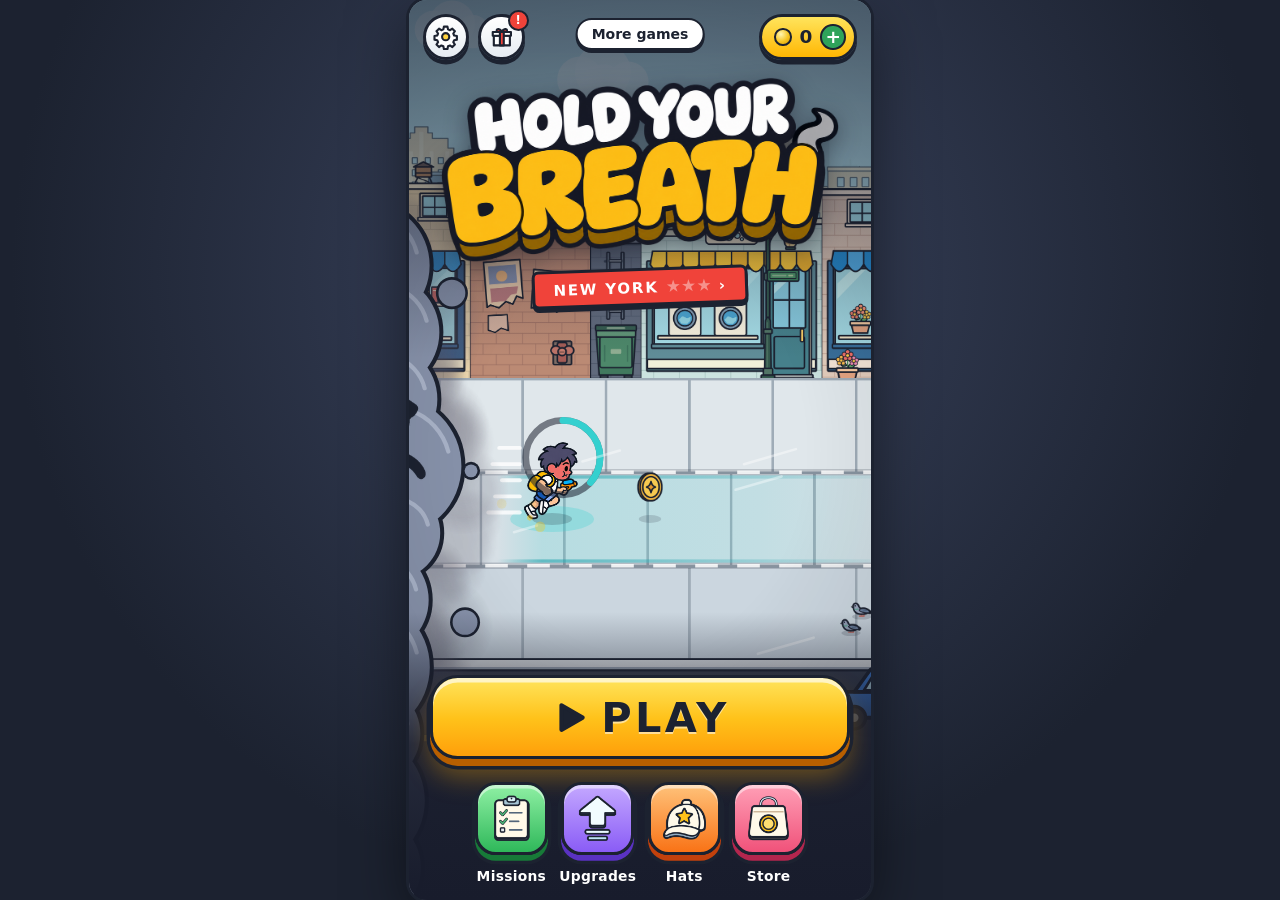
==== hyb/index.html @ eb05d575 "Hold Your Breath（环球躲烟 a2eeeef）" ====
<!doctype html>
<html lang="en">
<head>
<meta charset="utf-8">
<meta name="viewport" content="width=device-width,initial-scale=1,maximum-scale=1,user-scalable=no,viewport-fit=cover">
<meta name="theme-color" content="#2b3140">
<meta name="apple-mobile-web-app-capable" content="yes">
<title>Hold Your Breath · lulucard daily</title>
<meta name="build" content="hyb a2eeeef">
<meta name="description" content="Hold your breath and outrun the smog. Free in your browser, also on iPhone.">
<meta property="og:type" content="website">
<meta property="og:title" content="Hold Your Breath">
<meta property="og:description" content="Hold your breath. Outrun the smog.">
<meta property="og:image" content="https://iphoneos0.com/daily/hyb/og.jpg">
<meta property="og:url" content="https://iphoneos0.com/daily/hyb/">
<meta name="twitter:card" content="summary_large_image">
<meta name="apple-itunes-app" content="app-id=6835118803">
<link rel="apple-touch-icon" href="assets/img/app-icon.jpg">
<link rel="icon" href="assets/img/app-icon.jpg">
<link rel="stylesheet" href="css/game.css">
</head>
<body>
<!-- 多语言（js/i18n.js）：data-t 的文字、data-ta 的 aria-label 在切换语言时换掉；由代码写进去的字不加这两个，各自在 main.js 里过 HYB.L -->
<div id="turn" hidden><p data-t>Turn your phone upright</p></div>
<div id="app">
  <div id="stage">
    <canvas id="cv" aria-label="City street, side view" data-ta></canvas>

    <div id="pad">
      <div id="mini">
        <button id="bPause" type="button" aria-label="Pause" data-ta><svg viewBox="0 0 24 24"><rect x="6" y="5" width="4" height="14" rx="1.5"/><rect x="14" y="5" width="4" height="14" rx="1.5"/></svg></button>
        <button id="bMute" type="button" aria-label="Sound" data-ta><svg viewBox="0 0 24 24"><path d="M4 9h4l5-4v14l-5-4H4z"/><path class="wave" d="M16 8.5a5 5 0 0 1 0 7M18.5 6a8.5 8.5 0 0 1 0 12" fill="none" stroke-width="2" stroke-linecap="round"/></svg></button>
      </div>
    </div>

    <section id="loading" class="veil">
      <img class="loadlogo" src="assets/img/logo.png" alt="">
      <div class="load"><b data-t>Packing…</b><span><i id="loadBar"></i></span></div>
    </section>

    <section id="title" class="veil" hidden>
      <div class="topbar">
        <div class="lefts">
          <button id="bSettings" class="round" type="button" aria-label="Settings" data-ta><svg viewBox="0 0 24 24" fill="#fff" stroke="#1c2230" stroke-width="2" stroke-linejoin="round"><path d="M10.3 2.5h3.4l.5 2.6 1.9.8 2.2-1.5 2.4 2.4-1.5 2.2.8 1.9 2.6.5v3.4l-2.6.5-.8 1.9 1.5 2.2-2.4 2.4-2.2-1.5-1.9.8-.5 2.6h-3.4l-.5-2.6-1.9-.8-2.2 1.5-2.4-2.4 1.5-2.2-.8-1.9-2.6-.5v-3.4l2.6-.5.8-1.9-1.5-2.2 2.4-2.4 2.2 1.5 1.9-.8z"/><circle cx="12" cy="12" r="3.4" fill="#ffd23f"/></svg></button>
          <button id="bTunes" class="round tunesbtn" type="button" aria-label="Music test" data-ta hidden>♪</button>
          <button id="bGift" class="round gift" type="button" aria-label="Daily rewards" data-ta><svg viewBox="0 0 24 24" stroke="#1c2230" stroke-width="2" stroke-linejoin="round" stroke-linecap="round"><path d="M4.5 11h15v9h-15z" fill="#fff"/><path d="M3.5 7.500h17V11h-17z" fill="#fff"/><path d="M10.200 7.500h3.600V20h-3.600z" fill="#f0433a"/><path d="M12 7.500C10.500 4 7 4 7.200 6.200 7.400 7.600 10 7.500 12 7.500zM12 7.500c1.500-3.500 5-3.500 4.800-1.300-.2 1.400-2.800 1.300-4.800 1.300z" fill="#f0433a"/></svg><i class="badge" id="tGiftBadge" hidden>!</i></button>
        </div>
        <p class="bestpill" id="keys" hidden><svg viewBox="0 0 24 24" fill="#ffd23f" stroke="#1c2230" stroke-width="2.200" stroke-linejoin="round" stroke-linecap="round"><path d="M7 4h10v5a5 5 0 0 1-10 0z"/><path d="M7 5.500H4c0 3 1.500 4.500 3.500 4.500M17 5.500h3c0 3-1.500 4.500-3.500 4.500" fill="none"/><path d="M12 14v3.500M8.500 20h7" fill="none"/></svg><span id="tBest"></span></p>
        <button id="bCoins" class="coin" type="button" aria-label="Store" data-ta><span id="tCoins">0</span><i>+</i></button>
      </div>
      <div class="head">
        <img id="tLogo" class="logoimg" alt="Hold Your Breath">
        <button id="bCities" class="ribbon" type="button">NEW YORK · CHAPTER 1</button>
      </div>
      <div class="menu">
        <button id="tGoal" class="goal" type="button" hidden></button>
        <button id="bStart" class="play" type="button"><svg viewBox="0 0 24 24"><path d="M7 4.5v15l13-7.5z" fill="#1c2230" stroke="#1c2230" stroke-width="2.5" stroke-linejoin="round"/></svg><span data-t>PLAY</span></button>
        <div class="tiles">
          <button id="bDaily" class="tile t-daily" type="button" hidden><img data-img="icon-daily" alt=""><b data-t>Daily</b><i class="badge" id="tDailyBadge" hidden>!</i></button>
          <button id="bMissions" class="tile t-miss" type="button"><img data-img="icon-missions" alt=""><b data-t>Missions</b><i class="badge" id="tMDone" hidden></i></button>
          <button id="bShop" class="tile t-up" type="button"><img data-img="icon-upgrades" alt=""><b data-t>Upgrades</b><i class="badge" id="tUpBadge" hidden>!</i></button>
          <button id="bHats" class="tile t-hats" type="button"><img id="tHatImg" alt=""><b data-t>Hats</b><i class="badge" id="tHatBadge" hidden>!</i></button>
          <button id="bStore" class="tile t-store" type="button"><img data-img="icon-store" alt=""><b data-t>Store</b></button>
        </div>
      </div>
    </section>

    <section id="pause" class="veil center" hidden>
      <article class="tag small">
        <div class="mhead"><h2 data-t>Take five.</h2></div>
        <ul class="missions pmissions" id="pMissions"></ul>
        <button id="bResume" class="go" type="button" data-t>Keep running</button>
        <div class="row2 psw">
          <button id="bMusic" class="setrow" type="button">Music: on</button>
          <button id="bSfx" class="setrow" type="button">Sound effects: on</button>
        </div>
        <button id="bBuzz" class="setrow" type="button" hidden>Vibration: on</button>
        <button id="bStyle" class="ghost" type="button" hidden>Music style: A · Original</button>
        <button id="bHowPause" class="ghost" type="button" data-t>How to play</button>
        <button id="bQuit" class="ghost quit" type="button" data-t>Quit run</button>
      </article>
    </section>

    <!-- 结算：上半截是画布上被追上的那一幕，这里只有下半截和右上角的钱包 -->
    <section id="over" class="veil" hidden>
      <div class="otop">
        <div class="oflags" id="oFlags"></div>
        <span id="oWallet" class="wallet"><span id="oCoins">0</span></span>
      </div>
      <div class="obot">
        <p class="odist"><b id="oDist">0</b><span data-t>m</span></p>
        <p class="oline" id="oLine"></p>
        <div class="oroute">
          <div class="route" id="oRoute"></div>
          <p class="onext" id="oNext"></p>
          <button id="bDayGo" class="daygo" type="button" hidden></button>
        </div>
        <p class="otip" id="oTip"></p>
        <button id="bRetry" class="play again" type="button"><svg viewBox="0 0 24 24" fill="none" stroke="#1c2230" stroke-width="3.200" stroke-linecap="round" stroke-linejoin="round"><path d="M19.500 12a7.500 7.500 0 1 1-2.200-5.300"/><path d="M19.800 3.500v4.700h-4.700"/></svg><span>RUN AGAIN</span></button>
        <!-- 这一局进了多少金币、在攒什么（2026-11-21，docs/32）：挨着下面的看广告翻倍和升级按钮 -->
        <div class="ocoins"><p class="oearn" id="oEarn"></p><button id="oGoal" class="goal sm" type="button" hidden></button></div>
        <div class="orow">
          <button id="bHome" class="round lg" type="button" aria-label="Home" data-ta><svg viewBox="0 0 24 24" fill="#fff" stroke="#1c2230" stroke-width="2.200" stroke-linejoin="round" stroke-linecap="round"><path d="M3.500 11.500 12 4l8.500 7.500"/><path d="M6 10v10h4.500v-5.500h3V20H18V10"/></svg></button>
          <div class="lucky" id="oLucky"><div class="lbar" id="oBar"><i class="needle" id="oNeedle"></i></div><button id="bDouble" class="dbl" type="button"></button></div>
          <button id="bShop2" class="round lg up" type="button" aria-label="Upgrades" data-ta><img data-img="icon-upgrades" alt=""><i class="badge" id="oUpBadge" hidden>!</i></button>
        </div>
      </div>
    </section>

    <section id="revive" class="veil bottom" hidden>
      <article class="tag small">
        <div class="mhead"><h2 data-t>Keep going?</h2></div>
        <p id="rvText"></p>
        <i class="rvbar"><i id="rvFill"></i></i>
        <button id="bRevive" class="go" type="button" data-t>▶︎ Watch an ad</button>
        <button id="bRevivePay" class="go pay" type="button">Pay coins</button>
        <p class="legal"><button id="bNoRevive" type="button">No thanks</button></p>
      </article>
    </section>

    <section id="missions" class="veil center" hidden>
      <article class="tag small shop">
        <div class="mhead"><h2 id="tRank">Missions</h2><span id="mCoins" class="coin">0</span></div><button id="bMissionsClose" class="x" type="button" aria-label="Close" data-ta><svg viewBox="0 0 24 24"><path d="M6 6l12 12M18 6 6 18"/></svg></button>
        <ul class="missions" id="tMissions"></ul>
        <p class="note" id="mNote"></p>
      </article>
    </section>

    <section id="story" class="vn" hidden>
      <img id="stBg" class="bg" alt="">
      <div class="cast"><img id="stL" class="l" alt=""><img id="stR" class="r" alt=""></div>
      <button id="bStorySkip" class="chip" type="button" data-t>Skip</button>
      <div class="dlg" id="stDlg">
        <b class="name" id="stName"></b>
        <p id="stText"></p>
        <i class="more" id="stMore"></i>
      </div>
    </section>

    <!-- 帽子：收集。上面是戴上的样子（没拿到的也能先试戴），下面八顶，一个按钮：戴上 / 摘下 / 买 -->
    <section id="hats" class="veil center" hidden>
      <article class="tag small shop">
        <div class="mhead"><h2><span data-t>Hats</span> <small id="hCount"></small></h2><span id="hCoins" class="coin">0</span></div><button id="bHatsClose" class="x" type="button" aria-label="Close" data-ta><svg viewBox="0 0 24 24"><path d="M6 6l12 12M18 6 6 18"/></svg></button>
        <!-- 舞台：一条矮的，Leo 戴着选中的帽子来回走（main.js 的 hatStage）；名字、来路、怎么拿在舞台下面一行 -->
        <div class="hatpick"><canvas id="hStage" aria-hidden="true"></canvas><i class="try" id="hTry" hidden></i></div>
        <div class="hatinfo"><b id="hName"></b><i class="rar" id="hRar"></i><span id="hHow"></span></div>
        <div class="hatgrid" id="hGrid"></div>
        <button id="bHatGo" class="go" type="button">Wear it</button>
        <button id="bHatRent" class="go rent" type="button" hidden></button>
      </article>
    </section>

    <!-- 七日签到（docs/20）：七张奖励卡，今天那张发光，领了盖章、金币飞进钱包；第 7 天是大奖 -->
    <section id="checkin" class="veil center" hidden>
      <article class="tag small shop ci">
        <div class="mhead"><h2 data-t>Daily Rewards</h2><span id="ciCoins" class="coin">0</span></div><button id="bCiClose" class="x" type="button" aria-label="Close" data-ta><svg viewBox="0 0 24 24"><path d="M6 6l12 12M18 6 6 18"/></svg></button>
        <p class="cisub" id="ciSub"></p>
        <div class="cigrid" id="ciGrid"></div>
        <p class="cinote" id="ciNote"></p>
        <div class="cibtns"><button id="bCiClaim" class="go" type="button" data-t>Claim</button><button id="bCiDouble" class="go civid" type="button" data-t>▶︎ Claim ×2</button></div>
      </article>
    </section>

    <!-- 第一次跑完每日挑战：问一句要不要明天提醒（说好了才弹系统的通知权限） -->
    <section id="remind" class="veil center" hidden>
      <article class="tag small">
        <div class="mhead"><h2 data-t>Tomorrow’s run?</h2></div>
        <p data-t>There’s a new daily street every day. Want a nudge tomorrow at 6 pm, so your streak doesn’t break?</p>
        <button id="bRemindYes" class="go" type="button" data-t>Remind me</button>
        <button id="bRemindNo" class="ghost" type="button" data-t>Not now</button>
      </article>
    </section>

    <section id="cities" class="veil center" hidden>
      <article class="tag small shop">
        <div class="mhead"><h2 data-t>Your trip</h2></div><button id="bCitiesClose" class="x" type="button" aria-label="Close" data-ta><svg viewBox="0 0 24 24"><path d="M6 6l12 12M18 6 6 18"/></svg></button>
        <p class="note" id="cNote"></p>
        <div id="cList" class="shoplist"></div>
        <p class="note daynote" id="cDaysNote" data-t hidden>Start from a day you’ve reached:</p>
        <div id="cDays" class="days"></div>
      </article>
    </section>

    <!-- 试听配乐：测试用，选定一种以后连同 bTunes、bStyle 一起删 -->
    <section id="tunes" class="veil center" hidden>
      <article class="tag small shop">
        <div class="mhead"><h2 data-t>Music test</h2><span data-t>same tune · 4 styles</span></div>
        <div id="tuStyles" class="tunes"></div>
        <div id="tuSongs" class="row3"></div>
        <button id="bTunesClose" class="go" type="button" data-t>Use this one</button>
      </article>
    </section>

    <section id="daily" class="veil center" hidden>
      <article class="tag small shop">
        <div class="mhead"><h2 id="dTitle">Daily run</h2><span id="dCoins" class="coin">0</span></div><button id="bDailyClose" class="x" type="button" aria-label="Close" data-ta><svg viewBox="0 0 24 24"><path d="M6 6l12 12M18 6 6 18"/></svg></button>
        <p class="note" id="dNote"></p>
        <div class="streak" id="dStreak"></div>
        <div class="gearpick still" id="dGear"></div>
        <ul class="missions" id="dGoals"></ul>
        <button id="bDailyGo" class="go" type="button" data-t>Play today’s run</button>
      </article>
    </section>

    <section id="store" class="veil center" hidden>
      <article class="tag small shop">
        <div class="mhead"><h2 data-t>Store</h2><span id="stCoins" class="coin">0</span></div><button id="bStoreClose" class="x" type="button" aria-label="Close" data-ta><svg viewBox="0 0 24 24"><path d="M6 6l12 12M18 6 6 18"/></svg></button>
        <div id="stList" class="shoplist"></div>
        <p class="note" id="stNote"></p>
        <button id="bResetCoins" class="ghost" type="button" data-t hidden>Test build: set my coins back to 0</button>
        <p class="legal"><button id="bRestore" type="button" data-t>Restore purchases</button></p>
      </article>
    </section>

    <section id="shop" class="veil center" hidden>
      <article class="tag small shop">
        <div class="mhead"><h2 data-t>Upgrades</h2><span id="sCoins" class="coin">0</span></div><button id="bShopClose" class="x" type="button" aria-label="Close" data-ta><svg viewBox="0 0 24 24"><path d="M6 6l12 12M18 6 6 18"/></svg></button>
        <p class="note" id="sNote">Permanent. Every run starts stronger.</p>
        <div id="sList" class="shoplist"></div>
      </article>
    </section>

    <section id="gear" class="veil center" hidden>
      <article class="tag small shop">
        <div class="mhead"><h2 data-t>Pick gear</h2><span id="gCoins" class="coin">0</span></div><button id="bGearBack" class="x" type="button" aria-label="Close" data-ta><svg viewBox="0 0 24 24"><path d="M6 6l12 12M18 6 6 18"/></svg></button>
        <p class="note" id="gNote">One item, for this run only.</p>
        <div id="gList" class="shoplist"></div>
        <button id="bGearAd" class="go civid" type="button" hidden></button>
        <div class="row2">
          <button id="bReroll" class="ghost" type="button">Reroll</button>
          <button id="bGearSkip" class="ghost" type="button" data-t>Run without gear</button>
        </div>
      </article>
    </section>

    <!-- 设置（2026-11-17）：主页左上角的齿轮。语言、声音、震动、每日提醒、怎么玩、故事、隐私政策都在这里。
         原来语言藏在暂停菜单和「怎么玩」里，问号、故事各占主页一个圆按钮 -->
    <section id="settings" class="veil center" hidden>
      <article class="tag small settings">
        <div class="mhead"><h2 data-t>Settings</h2></div>
        <button id="bSetClose" class="x" type="button" aria-label="Close" data-ta><svg viewBox="0 0 24 24"><path d="M6 6l12 12M18 6 6 18"/></svg></button>
        <p class="setlab"><svg class="ico" viewBox="0 0 24 24" aria-hidden="true" stroke="#1c2230" stroke-width="2.2" stroke-linejoin="round" stroke-linecap="round"><circle cx="12" cy="12" r="8.6" fill="#8fd8ff"/><path d="M3.6 12h16.8M12 3.4c2.6 2.6 3.6 5.6 3.6 8.6s-1 6-3.6 8.6c-2.6-2.6-3.6-5.6-3.6-8.6s1-6 3.6-8.6z" fill="none" stroke-width="1.8"/></svg> <span data-t>Language</span></p>
        <div class="row2 langs" id="sLangs"></div>
        <p class="setlab" data-t>Sound</p>
        <div class="setlist">
          <button id="sMusic" class="setrow" type="button"></button>
          <button id="sSfx" class="setrow" type="button"></button>
          <button id="sBuzz" class="setrow" type="button" hidden></button>
          <button id="sRemind" class="setrow" type="button" hidden></button>
        </div>
        <div class="row2 more">
          <button id="sHow" class="ghost" type="button" data-t>How to play</button>
          <button id="sStory" class="ghost" type="button" data-t>Story</button>
        </div>
        <p class="legal"><button id="bPolicy" type="button" data-t>Privacy policy</button><button id="bAdChoices" type="button" data-t hidden>Ad privacy choices</button></p>
      </article>
    </section>

    <section id="how" class="veil center" hidden>
      <article class="tag how">
        <div class="mhead"><h2 id="howHead" data-t>How to play</h2></div>
        <ul class="howlist" id="howList"></ul>
        <button id="bHowClose" class="go" type="button" data-t>Got it</button>
        <button id="bLog" class="ghost" type="button" data-t hidden>Playtest log</button>
        <button id="bCourse" class="ghost" type="button" hidden>Track</button>
        <p class="diag" id="diag"></p>
      </article>
    </section>

    <!-- 试玩记录：测试者模式里才看得到（docs/02 的 5 人试玩） -->
    <section id="log" class="veil center" hidden>
      <article class="tag small shop logbox">
        <div class="mhead"><h2 data-t>Playtest log</h2></div>
        <pre id="logText"></pre>
        <div class="row2"><button id="bLogCopy" class="ghost" type="button" data-t>Copy</button><button id="bLogClear" class="ghost" type="button" data-t>Clear</button></div>
        <button id="bLogClose" class="go" type="button" data-t>Close</button>
      </article>
    </section>
    <!-- 隐私政策：打包在游戏里的 privacy.html，没网也能看 -->
    <section id="policy" class="veil center" hidden>
      <article class="tag policybox">
        <iframe id="policyFrame" title="Privacy policy"></iframe>
        <button id="bPolicyClose" class="go" type="button" data-t>Close</button>
      </article>
    </section>
    <!-- 开奖（docs/33）：买到东西、看广告领到东西的那一下，整屏亮起来：转的光、大图弹出来、数字往上滚、彩纸、Leo 在下面道谢 -->
    <section id="reward" class="veil center rw" hidden>
      <div class="rwbox">
        <i class="rwrays"></i>
        <p class="rwkick" id="rwKick"></p>
        <div class="rwpic" id="rwPic"></div>
        <h2 class="rwtitle" id="rwTitle"></h2>
        <p class="rwsub" id="rwSub"></p>
        <button id="bRwGo" class="go" type="button" data-t>Collect</button>
        <button id="bRwNext" class="goal" type="button" hidden></button>
      </div>
      <div class="rwconf" id="rwConf"></div>
      <img class="rwleo" src="assets/img/bust-leo-happy.png" alt="">
      <p class="rwsay" id="rwSay"></p>
    </section>
    <section id="ad" class="veil center" hidden>
      <article class="adbox">
        <p class="kicker" id="adKick" data-t>Ad placeholder</p>
        <h2 id="adTitle"></h2>
        <p id="adText"></p>
        <button id="bAdClose" class="ghost" type="button" disabled>3</button>
      </article>
    </section>
  </div>
</div>
<script src="../a.js"></script>
<script src="web.js"></script>
<script src="js/manifest.js"></script>
<script src="js/core.js"></script>
<script src="js/hats.js"></script>
<script src="js/bossfit.js"></script>
<script>
  if (window.hybNativeStore) document.documentElement.classList.add('hyb-ios');
  HYB.store = window.hybNativeStore ?? {
    get(k) { try { return localStorage.getItem(k); } catch (e) { return null; } },
    set(k, v) { try { localStorage.setItem(k, v); } catch (e) {} }
  };
</script>
<script src="js/i18n.js"></script>
<script>HYB.applyStatic();</script>
<script src="js/render.js"></script>
<script src="js/audio.js"></script>
<script src="js/autopilot.js"></script>
<script src="js/main.js"></script>
</body>
</html>
---- hyb/css/game.css ----
/* 环球躲烟 · 界面：旅行纸品风格。--u = 1 个游戏单位对应的像素 */
:root {
  color-scheme: light;
  --ink: #1c2230; --paper: #f7f8f5; --street: #2b3140; --sky: #a9e4ee; --water: #1c9bf0;
  --nic: #e3b505; --alarm: #f0433a; --muted: #5d6675; --kraft: #f3e2c0;
  --font: "Arial Rounded MT Bold", "Nunito", "Avenir Next", "PingFang SC", "Hiragino Sans GB", "Microsoft YaHei", "Noto Sans SC", system-ui, -apple-system, "Segoe UI", sans-serif;      /* 中文字落到苹方 */
  --u: 1px;
}
*, *::before, *::after { box-sizing: border-box; }
[hidden] { display: none !important; }
html, body { height: 100%; margin: 0; background: var(--street); color: var(--ink); overflow: hidden; overscroll-behavior: none; }
body { font-family: var(--font); -webkit-user-select: none; user-select: none; -webkit-touch-callout: none; -webkit-tap-highlight-color: transparent; }
button { font-family: var(--font); }
#app { position: fixed; top: env(safe-area-inset-top, 0px); bottom: env(safe-area-inset-bottom, 0px); left: env(safe-area-inset-left, 0px); right: env(safe-area-inset-right, 0px); display: grid; place-items: center; }
#stage { position: relative; overflow: hidden; background: var(--street); }
#cv { position: absolute; inset: 0; width: 100%; height: 100%; display: block; touch-action: none; }

/* ---------- 操作按钮 ---------- */
#pad { position: absolute; inset: 0; pointer-events: none; }
#mini { position: absolute; right: calc(var(--u)*10); top: calc(var(--u)*150); display: grid; gap: calc(var(--u)*8); pointer-events: auto; }
#mini button { width: calc(var(--u)*40); height: calc(var(--u)*40); border-radius: calc(var(--u)*12); border: 0; background: rgba(28,34,48,.72); padding: calc(var(--u)*9); cursor: pointer; }
#mini svg { width: 100%; height: 100%; fill: #fff; stroke: #fff; }
#bMute.off .wave { opacity: 0; }
#mini svg .wave { fill: none; }
button:focus-visible { outline: 3px solid var(--water); outline-offset: 2px; }

/* ---------- 浮层通用 ---------- */
.veil { position: absolute; inset: 0; display: grid; padding: calc(var(--u)*18); }
.veil.center { place-items: center; grid-template-rows: minmax(0, 1fr); background: rgba(20,24,36,.62); }
.veil.center > article { max-height: 100%; min-height: 0; overflow-y: auto; overscroll-behavior: contain; touch-action: pan-y; }
.veil.bottom { align-content: end; gap: calc(var(--u)*14); background: linear-gradient(to bottom, rgba(20,24,36,0) 30%, rgba(20,24,36,.35)); }
.kicker { margin: 0; font-size: calc(var(--u)*11); font-weight: 800; letter-spacing: .14em; text-transform: uppercase; color: var(--muted); }
h2 { margin: 0; font-size: calc(var(--u)*30); line-height: 1.05; text-wrap: balance; }
p { margin: 0; }
.go, .ghost { appearance: none; width: 100%; border: calc(var(--u)*3) solid var(--ink); border-radius: calc(var(--u)*14); font-weight: 900; cursor: pointer; }
.go { background: var(--nic); color: var(--ink); font-size: calc(var(--u)*22); padding: calc(var(--u)*13) 0; box-shadow: 0 calc(var(--u)*4) 0 var(--ink); }
.go:active { transform: translateY(calc(var(--u)*3)); box-shadow: 0 calc(var(--u)*1) 0 var(--ink); }
.ghost { background: #fff; color: var(--ink); font-size: calc(var(--u)*15); padding: calc(var(--u)*10) 0; }
.rows { display: grid; grid-template-columns: auto 1fr; gap: calc(var(--u)*4) calc(var(--u)*12); margin: 0; font-size: calc(var(--u)*13); }
.rows dt { color: var(--muted); font-weight: 700; }
.rows dd { margin: 0; text-align: right; font-weight: 900; font-variant-numeric: tabular-nums; }
.quote { font-size: calc(var(--u)*13); font-style: italic; color: var(--muted); }
.stars { display: flex; gap: calc(var(--u)*6); }
.stars i { width: calc(var(--u)*26); height: calc(var(--u)*26); background: #d5d9de; clip-path: polygon(50% 0,61% 35%,98% 35%,68% 57%,79% 91%,50% 70%,21% 91%,32% 57%,2% 35%,39% 35%); }
.stars i.on { background: var(--nic); }
#sStars { display: grid; grid-template-columns: repeat(5, 1fr); gap: calc(var(--u)*4); justify-items: center; }
#sStars .grp { display: flex; gap: calc(var(--u)*1); }
#sStars i { width: calc(var(--u)*15); height: calc(var(--u)*15); }

/* 载入 */
#loading { place-items: center; background: var(--street); }
.load { display: grid; gap: calc(var(--u)*10); width: calc(var(--u)*200); color: #fff; text-align: center; font-size: calc(var(--u)*18); }
.load span { height: calc(var(--u)*10); border-radius: 99px; background: rgba(255,255,255,.2); overflow: hidden; }
.load i { display: block; height: 100%; width: 0; background: var(--nic); }
/* 加载时的标题字：和 iOS 启动屏（Assets.xcassets 的 LaunchLogo，280 点宽、居中）同一个位置同样大，从启动屏接过来不闪；进度条挪到下面（2026-11-16） */
#loading .loadlogo { position: absolute; left: 50%; top: 50%; width: 280px; max-width: 75vw; transform: translate(-50%, -50%); }
#loading .load { position: absolute; left: 50%; bottom: 16%; transform: translateX(-50%); }

/* 标题 */
.logo { display: grid; justify-items: center; margin-bottom: auto; padding-top: calc(var(--u)*90); transform: rotate(-4deg); }
#title { align-content: space-between; overflow-y: auto; touch-action: pan-y; }
.logo span { font-size: calc(var(--u)*52); font-weight: 900; line-height: .92; color: #fff; -webkit-text-stroke: calc(var(--u)*3) var(--ink); paint-order: stroke fill; text-shadow: 0 calc(var(--u)*5) 0 var(--ink); }
.logo span + span { color: var(--nic); font-size: calc(var(--u)*64); }
.sheet { background: var(--paper); border: calc(var(--u)*3) solid var(--ink); border-radius: calc(var(--u)*16); padding: calc(var(--u)*14) calc(var(--u)*16) calc(var(--u)*16); display: grid; gap: calc(var(--u)*11); box-shadow: calc(var(--u)*5) calc(var(--u)*6) 0 rgba(20,24,36,.5); }
.lede { font-size: calc(var(--u)*15); font-weight: 700; line-height: 1.35; }
.ways { display: grid; grid-template-columns: repeat(3, 1fr); gap: calc(var(--u)*7); }
.ways div { border: calc(var(--u)*2) solid var(--ink); border-radius: calc(var(--u)*10); padding: calc(var(--u)*7) calc(var(--u)*4); text-align: center; }
.ways b { display: block; font-size: calc(var(--u)*14); }
.ways span { font-size: calc(var(--u)*11); color: var(--muted); }
.keys { font-size: calc(var(--u)*11); color: var(--muted); text-align: center; line-height: 1.5; }

/* 行李牌：每站开场与暂停 */
.tag { position: relative; width: calc(var(--u)*300); background: var(--kraft); border: calc(var(--u)*3) solid var(--ink); border-radius: calc(var(--u)*14) calc(var(--u)*14) calc(var(--u)*14) calc(var(--u)*14); padding: calc(var(--u)*34) calc(var(--u)*20) calc(var(--u)*20); display: grid; gap: calc(var(--u)*12); box-shadow: calc(var(--u)*6) calc(var(--u)*7) 0 rgba(20,24,36,.55); animation: drop .32s cubic-bezier(.2,1.4,.4,1); }
.tag.small { padding-top: calc(var(--u)*22); }
.tag .hole { position: absolute; top: calc(var(--u)*12); left: 50%; width: calc(var(--u)*16); height: calc(var(--u)*16); margin-left: calc(var(--u)*-8); border-radius: 50%; border: calc(var(--u)*3) solid var(--ink); background: var(--street); }
.tag p { font-size: calc(var(--u)*15); font-weight: 700; }
/* 卡片上的说明行：折行时两行差不多长，不留一个词单独掉到第二行（装备页的「run.」，2026-11-16） */
.tag p, .note, .gearpick span { text-wrap: balance; }
.chips { display: flex; gap: calc(var(--u)*8); flex-wrap: wrap; }
.chips span { border: calc(var(--u)*2) solid var(--ink); border-radius: 99px; padding: calc(var(--u)*4) calc(var(--u)*10); font-size: calc(var(--u)*12); font-weight: 800; background: #fff; }

/* 明信片 */
.postcard, .passport { width: calc(var(--u)*320); background: var(--paper); border: calc(var(--u)*3) solid var(--ink); border-radius: calc(var(--u)*8); padding: calc(var(--u)*12) calc(var(--u)*14) calc(var(--u)*14); display: grid; gap: calc(var(--u)*9); box-shadow: calc(var(--u)*6) calc(var(--u)*7) 0 rgba(20,24,36,.55); transform: rotate(-1.2deg); animation: drop .32s cubic-bezier(.2,1.4,.4,1); }
@keyframes drop { from { transform: translateY(calc(var(--u)*-30)) rotate(-3deg); opacity: 0; } }
.pic { position: relative; border: calc(var(--u)*2) solid var(--ink); border-radius: calc(var(--u)*4); overflow: hidden; height: calc(var(--u)*214); background: var(--sky); }
.pic img:first-child { width: 100%; height: 100%; object-fit: cover; object-position: 50% 82%; display: block; }
.pic .stamp { position: absolute; right: calc(var(--u)*6); top: calc(var(--u)*6); width: calc(var(--u)*70); transform: rotate(12deg); animation: stamp .26s .25s cubic-bezier(.3,1.7,.5,1) backwards; }
@keyframes stamp { from { transform: rotate(12deg) scale(2.2); opacity: 0; } }
.big { display: flex; align-items: center; gap: calc(var(--u)*10); font-size: calc(var(--u)*14); font-weight: 800; line-height: 1.2; }
.big b { font-size: calc(var(--u)*44); line-height: 1; color: var(--alarm); font-variant-numeric: tabular-nums; }
.big b.clean { color: #1b8a5a; }
.postcard.sad { background: #efe3b8; }
.postcard.sad .pic img:first-child { filter: sepia(.75) saturate(1.2) brightness(.92); }
.postcard.sad .stamp.fail { width: calc(var(--u)*96); right: calc(var(--u)*10); top: calc(var(--u)*30); }
#fText { font-size: calc(var(--u)*14); font-weight: 700; line-height: 1.35; }
.passport { background: #fbf6ea; justify-items: stretch; text-align: left; transform: none; }
.pstamp { width: calc(var(--u)*150); justify-self: center; animation: stamp .3s .2s cubic-bezier(.3,1.7,.5,1) backwards; }

/* 横屏提示 */
#turn { position: fixed; inset: 0; z-index: 5; background: var(--street); color: #fff; display: grid; place-content: center; text-align: center; font-size: 28px; font-weight: 900; padding-inline: 16px; }
@media (prefers-reduced-motion: reduce) { .tag, .postcard, .pstamp, .pic .stamp, .checks li, .pcity, .pdate { animation: none; } }
/* 结算的三颗星条件 */
.checks { list-style: none; margin: 0; padding: 0; display: grid; gap: calc(var(--u)*4); font-size: calc(var(--u)*13); font-weight: 800; }
.checks li { display: flex; align-items: center; gap: calc(var(--u)*8); color: var(--muted); animation: pop .3s cubic-bezier(.3,1.6,.5,1) backwards; }
.checks li::before { content: ""; width: calc(var(--u)*18); height: calc(var(--u)*18); flex: none; background: #d5d9de; clip-path: polygon(50% 0,61% 35%,98% 35%,68% 57%,79% 91%,50% 70%,21% 91%,32% 57%,2% 35%,39% 35%); }
.checks li.ok { color: var(--ink); }
.checks li.ok::before { background: var(--nic); }
@keyframes pop { from { transform: scale(.6); opacity: 0; } }
.rows .tot { color: var(--ink); font-size: calc(var(--u)*15); border-top: calc(var(--u)*2) solid var(--ink); padding-top: calc(var(--u)*4); }
.chips .gold { background: var(--nic); }
#bContinue { background: #fff; }

/* 护照章上叠城市和日期 */
.pstampwrap { position: relative; width: calc(var(--u)*150); justify-self: center; }
.pstampwrap .pstamp { width: 100%; display: block; }
.pcity, .pdate { position: absolute; left: 0; right: 0; text-align: center; font-weight: 900; color: rgba(28,34,48,.78); letter-spacing: .08em; transform: rotate(-8deg); animation: stamp .3s .2s cubic-bezier(.3,1.7,.5,1) backwards; }
.pcity { top: 40%; font-size: calc(var(--u)*15); }
.pdate { top: 55%; font-size: calc(var(--u)*10); }
/* 怎么玩 */
.tag.how { width: calc(var(--u)*330); }
.howlist { list-style: none; margin: 0; padding: 0; display: grid; gap: calc(var(--u)*10); }
.howlist li { display: grid; grid-template-columns: calc(var(--u)*44) 1fr; gap: calc(var(--u)*10); align-items: center; font-size: calc(var(--u)*12.5); line-height: 1.3; }
.howlist img { width: calc(var(--u)*44); height: calc(var(--u)*44); object-fit: contain; }
.howlist li div { display: grid; gap: calc(var(--u)*1); }
.howlist b { font-size: calc(var(--u)*14); }
.howlist span { color: var(--muted); font-weight: 700; }
.sheet .ghost { padding: calc(var(--u)*8) 0; }
@media (max-height: 730px) {
  #result .pic { height: calc(var(--u)*142); }
  #result .postcard { gap: calc(var(--u)*7); }
  .logo { padding-top: calc(var(--u)*55); }
}
/* iPhone App：街景铺满屏幕，文字和控件避开系统界面 */
.hyb-ios {
  --safe-top: env(safe-area-inset-top, 0px);
  --safe-bottom: env(safe-area-inset-bottom, 0px);
}
.hyb-ios #app { top: 0; bottom: 0; }
.hyb-ios #stage { padding-block: var(--safe-top) var(--safe-bottom); }
.hyb-ios .veil {
  padding-top: calc(var(--safe-top) + var(--u)*18);
  padding-bottom: calc(var(--safe-bottom) + var(--u)*18);
}
.hyb-ios .logo { padding-top: calc(var(--u)*40); }
.hyb-ios #mini { top: calc(var(--safe-top) + var(--u)*150); }
.hyb-ios::after {
  content: "";
  position: fixed;
  z-index: 2;
  inset: 0 0 auto;
  height: var(--safe-top);
  pointer-events: none;
  background: linear-gradient(to bottom, rgba(28,34,48,.65) 35%, transparent);
}
/* 桌面：竖屏舞台两边不再是纯黑 */
@media (min-aspect-ratio: 1/1) and (pointer: fine) {
  html, body { background: radial-gradient(circle at 50% 30%, #3b4560, #1c2230 70%); }
  #stage { box-shadow: 0 0 0 3px var(--ink), 0 20px 60px rgba(0,0,0,.5); border-radius: 18px; }
}

/* ---------- 局外：任务、金币、升级 ---------- */
.mhead { display: flex; justify-content: space-between; align-items: center; gap: calc(var(--u)*8); font-size: calc(var(--u)*11); font-weight: 800; letter-spacing: .12em; text-transform: uppercase; color: var(--muted); }
.mhead h2 { font-size: calc(var(--u)*24); letter-spacing: 0; text-transform: none; color: var(--ink); }
.coin { display: inline-flex; align-items: center; gap: calc(var(--u)*5); border: calc(var(--u)*2) solid var(--ink); border-radius: 99px; background: var(--nic); color: var(--ink); padding: calc(var(--u)*2) calc(var(--u)*9); font-size: calc(var(--u)*13); font-weight: 900; letter-spacing: 0; font-variant-numeric: tabular-nums; }
.coin::before { content: ""; width: calc(var(--u)*10); height: calc(var(--u)*10); border-radius: 50%; background: #f6c624; border: calc(var(--u)*2) solid var(--ink); }
.missions { list-style: none; margin: 0; padding: 0; display: grid; gap: calc(var(--u)*4); }
.missions li { display: flex; justify-content: space-between; align-items: baseline; gap: calc(var(--u)*10); font-size: calc(var(--u)*13); font-weight: 700; line-height: 1.25; }
.missions li b { font-weight: 900; font-variant-numeric: tabular-nums; white-space: nowrap; color: var(--muted); }
.missions li.done { color: #1b8a5a; }
.missions li.done b { color: #1b8a5a; }
.missions li.fresh { animation: pop .4s cubic-bezier(.3,1.7,.5,1) backwards; }
@keyframes pop { from { transform: scale(.7); opacity: 0; } }
.row2 { display: grid; grid-template-columns: 1fr 1fr; gap: calc(var(--u)*8); }
/* 暂停页的三个任务：一块白底，字小一点 */
.pmissions { background: #fff; border: calc(var(--u)*2) solid var(--ink); border-radius: calc(var(--u)*10); padding: calc(var(--u)*8) calc(var(--u)*10); gap: calc(var(--u)*6); }
.pmissions li { font-size: calc(var(--u)*12.5); }
.earn { font-size: calc(var(--u)*13); font-weight: 800; }
.earn b { color: #1b8a5a; }
.tag.shop { width: calc(var(--u)*330); }
.tag.shop .note { font-size: calc(var(--u)*13); color: var(--muted); }
.shoplist { display: grid; gap: calc(var(--u)*8); }
.shoprow { display: grid; grid-template-columns: calc(var(--u)*44) 1fr auto; gap: calc(var(--u)*10); align-items: center; background: #fff; border: calc(var(--u)*2) solid var(--ink); border-radius: calc(var(--u)*12); padding: calc(var(--u)*7) calc(var(--u)*9); }
.shoprow img { width: calc(var(--u)*44); height: calc(var(--u)*44); display: block; }
.shoprow b { display: block; font-size: calc(var(--u)*14); }
.shoprow span { display: block; font-size: calc(var(--u)*12); color: var(--muted); font-weight: 700; line-height: 1.3; }      /* block：原来是行内，行高跟着外面大一号的字走，两行说明之间空得很开（模拟器里看到的，2026-11-16） */      /* 商店每行说明一两行：小屏上不用划就看得到「Done」 */
/* 升级页：每行写「现在 → 下一级」；道具时长一行用四个道具的小图拼成一个图标 */
.shoprow.up em { display: block; font-style: normal; font-weight: 900; font-size: calc(var(--u)*12.5); color: var(--ink); margin-top: calc(var(--u)*2); }
.shoprow.up em i { font-style: normal; color: #1b8a5a; }
.quad { width: calc(var(--u)*44); height: calc(var(--u)*44); display: grid; grid-template-columns: 1fr 1fr; gap: calc(var(--u)*1); }
.shoprow .quad img { width: 100%; height: 100%; object-fit: contain; }
/* 商店：金币翻倍的图是一枚金币加 ×2；金币包名字旁边写多送多少 */
.x2 { position: relative; width: calc(var(--u)*44); height: calc(var(--u)*44); }
.x2 i { position: absolute; right: calc(var(--u)*-4); bottom: calc(var(--u)*-3); font-style: normal; font-weight: 900; font-size: calc(var(--u)*14); color: #fff; background: #e8453c; border: calc(var(--u)*2) solid var(--ink); border-radius: 99px; padding: 0 calc(var(--u)*4); line-height: 1.3; }
.x2 i.plus { background: #2fb85a; font-size: calc(var(--u)*10.5); right: calc(var(--u)*-8); padding: 0 calc(var(--u)*3); }      /* 金币包多送的 +32%、+65% */
.bonus { font-style: normal; font-size: calc(var(--u)*11); font-weight: 900; color: #fff; background: #2fb85a; border: calc(var(--u)*1.5) solid var(--ink); border-radius: 99px; padding: 0 calc(var(--u)*5); vertical-align: middle; }
.shoprow.free { background: #fff8d6; }
/* 任务页：没做完的任务后面一个换一个的小按钮 */
#missions .missions li { align-items: center; }
#missions .missions li span { flex: 1; }
.swap { appearance: none; border: calc(var(--u)*2) solid var(--ink); border-radius: 99px; background: #fff; color: var(--ink); font-weight: 900; font-size: calc(var(--u)*11.5); padding: calc(var(--u)*2) calc(var(--u)*7); cursor: pointer; white-space: nowrap; }
.pips { display: flex; gap: calc(var(--u)*3); margin-top: calc(var(--u)*3); }
/* 刚买的那一样：整行弹一下、闪一圈绿，新点亮的那一格跳起来 */
.shoprow.bought, .hatpick.bought, .hcell.bought { animation: bought .55s cubic-bezier(.2,1.5,.4,1); }
@keyframes bought { 0% { transform: scale(.96); box-shadow: 0 0 0 calc(var(--u)*5) rgba(47,184,90,.55); } 60% { transform: scale(1.03); } 100% { box-shadow: 0 0 0 0 rgba(47,184,90,0); } }
.pips i.new { animation: pipnew .5s .1s cubic-bezier(.3,1.8,.5,1) backwards; }
@keyframes pipnew { from { transform: scale(2.2); } }
.shoprow.up em u { text-decoration: none; border-radius: calc(var(--u)*4); }
.shoprow.bought em u { animation: valnew 1s ease-out; }
@keyframes valnew { 0%, 45% { background: #c9f2d6; color: #1b8a5a; } }
@media (prefers-reduced-motion: reduce) { .shoprow.bought, .hatpick.bought, .hcell.bought, .pips i.new, .shoprow.bought em u { animation: none; } }
.pips i { width: calc(var(--u)*13); height: calc(var(--u)*6); border-radius: 99px; background: #d5d9de; border: calc(var(--u)*1.5) solid var(--ink); }
.pips i.on { background: var(--nic); }
.buy { appearance: none; border: calc(var(--u)*2.5) solid var(--ink); border-radius: calc(var(--u)*10); background: var(--nic); color: var(--ink); font-weight: 900; font-size: calc(var(--u)*13); padding: calc(var(--u)*7) calc(var(--u)*10); cursor: pointer; min-width: calc(var(--u)*64); }
.buy:disabled { background: #e3e7eb; color: var(--muted); cursor: default; }
/* ---------- 装备三选一、每日挑战 ---------- */
.gearpick { appearance: none; display: grid; grid-template-columns: calc(var(--u)*52) 1fr; gap: calc(var(--u)*11); align-items: center; text-align: left; width: 100%; background: #fff; color: var(--ink); border: calc(var(--u)*2.5) solid var(--ink); border-radius: calc(var(--u)*12); padding: calc(var(--u)*8) calc(var(--u)*10); cursor: pointer; box-shadow: 0 calc(var(--u)*3) 0 var(--ink); animation: pop .3s cubic-bezier(.3,1.6,.5,1) backwards; }
.gearpick:nth-child(2) { animation-delay: .06s; }
.gearpick:nth-child(3) { animation-delay: .12s; }
.gearpick:active { transform: translateY(calc(var(--u)*2)); box-shadow: 0 calc(var(--u)*1) 0 var(--ink); }
.gearpick svg { width: calc(var(--u)*52); height: calc(var(--u)*52); display: block; }
.gearpick b { display: block; font-size: calc(var(--u)*16); }
.gearpick span { display: block; font-size: calc(var(--u)*12); line-height: 1.3; color: var(--muted); font-weight: 700; }
.ghost.daily { display: grid; gap: calc(var(--u)*1); padding: calc(var(--u)*7) calc(var(--u)*10); background: #dff3f6; }
.ghost.daily b { font-size: calc(var(--u)*15); }
.ghost.daily span { font-size: calc(var(--u)*11); color: var(--muted); font-weight: 700; }
.ghost:disabled { color: var(--muted); background: #e3e7eb; cursor: default; }
#title .row2 .ghost { font-size: calc(var(--u)*13); }

/* ---------- 主页：整屏主视觉，一个大按钮 ---------- */
#title { padding: 0; display: block; overflow: hidden; background: #8fe0fa; touch-action: manipulation; z-index: 0; }      /* z-index 0：里面的按钮不许盖到后面弹出来的卡片上 */
#title .art { position: absolute; inset: 0; width: 100%; height: 100%; object-fit: cover; object-position: 50% 74%; }
#title::after { content: ""; position: absolute; inset: 55% 0 0; background: linear-gradient(to bottom, rgba(20,24,36,0), rgba(20,24,36,.62)); pointer-events: none; }
.topbar { position: absolute; z-index: 1; top: calc(var(--u)*12); left: calc(var(--u)*12); right: calc(var(--u)*12); display: flex; justify-content: space-between; align-items: center; }
.chip { appearance: none; border: calc(var(--u)*2) solid var(--ink); border-radius: 99px; background: #fff; color: var(--ink); font-size: calc(var(--u)*12); font-weight: 900; padding: calc(var(--u)*5) calc(var(--u)*11); cursor: pointer; }
button.coin { appearance: none; cursor: pointer; font-family: var(--font); font-size: calc(var(--u)*14); padding: calc(var(--u)*4) calc(var(--u)*6) calc(var(--u)*4) calc(var(--u)*9); }
button.coin i { font-style: normal; display: grid; place-items: center; width: calc(var(--u)*18); height: calc(var(--u)*18); border-radius: 50%; background: var(--ink); color: #fff; font-size: calc(var(--u)*14); line-height: 1; }
#title .logo { position: absolute; z-index: 1; top: calc(var(--u)*64); left: 0; right: 0; margin: 0; padding: 0; }
#title .menu { position: absolute; z-index: 1; left: calc(var(--u)*18); right: calc(var(--u)*18); bottom: calc(var(--u)*16); display: grid; gap: calc(var(--u)*8); }
#title .keys { position: absolute; z-index: 1; left: 0; right: 0; top: calc(var(--u)*192); color: var(--ink); font-size: calc(var(--u)*14); font-weight: 900; text-shadow: 0 0 calc(var(--u)*5) #9fe6fb, 0 0 calc(var(--u)*5) #9fe6fb, 0 0 calc(var(--u)*2) #9fe6fb; }
.hyb-ios #title .keys { top: calc(var(--safe-top) + var(--u)*180); }
@media (max-height: 730px) { #title .keys { top: calc(var(--u)*150); } .hyb-ios #title .keys { top: calc(var(--safe-top) + var(--u)*140); } }
.go.play { font-size: calc(var(--u)*32); letter-spacing: .06em; padding: calc(var(--u)*14) 0; animation: nudge 1.5s ease-in-out infinite; }
@keyframes nudge { 50% { transform: scale(1.035); } }
.row3 { display: grid; grid-template-columns: repeat(3, 1fr); gap: calc(var(--u)*7); }
.row3 .ghost { font-size: calc(var(--u)*13); padding: calc(var(--u)*9) 0; }
.row3 .ghost b { color: #1b8a5a; }
.hyb-ios .topbar { top: calc(var(--safe-top) + var(--u)*8); }
.hyb-ios #title .logo { top: calc(var(--safe-top) + var(--u)*52); }
.hyb-ios #title .menu { bottom: calc(var(--safe-bottom) + var(--u)*12); }
@media (max-height: 730px) { #title .logo { top: calc(var(--u)*46); } #title .logo span { font-size: calc(var(--u)*44); } #title .logo span + span { font-size: calc(var(--u)*54); } }

@keyframes rise { from { transform: translateY(calc(var(--u)*40)); opacity: 0; } }

/* ---------- 开场故事 ---------- */
.comic { width: calc(var(--u)*336); background: var(--paper); border: calc(var(--u)*3) solid var(--ink); border-radius: calc(var(--u)*14); padding: calc(var(--u)*12); display: grid; gap: calc(var(--u)*11); box-shadow: calc(var(--u)*6) calc(var(--u)*7) 0 rgba(20,24,36,.55); }
.comic img { width: 100%; aspect-ratio: 820 / 600; object-fit: cover; display: block; border: calc(var(--u)*2.5) solid var(--ink); border-radius: calc(var(--u)*8); background: var(--sky); animation: pop .3s cubic-bezier(.3,1.5,.5,1); }
.comic p { font-size: calc(var(--u)*18); font-weight: 900; line-height: 1.3; min-height: calc(var(--u)*70); text-wrap: balance; }
.dots { display: flex; gap: calc(var(--u)*6); justify-content: center; }
.dots i { width: calc(var(--u)*9); height: calc(var(--u)*9); border-radius: 50%; border: calc(var(--u)*2) solid var(--ink); background: #fff; }
.dots i.on { background: var(--nic); }

/* ---------- 任务页、商店、广告占位 ---------- */
#missions .missions { gap: calc(var(--u)*8); }
#missions .missions li { background: #fff; border: calc(var(--u)*2) solid var(--ink); border-radius: calc(var(--u)*10); padding: calc(var(--u)*8) calc(var(--u)*10); font-size: calc(var(--u)*14); }
.gearpick img { width: calc(var(--u)*52); height: calc(var(--u)*52); display: block; border-radius: calc(var(--u)*11); }
.gearpick img.plain { background: #fff3c9; border: calc(var(--u)*2.5) solid var(--ink); padding: calc(var(--u)*5); }
.adbox { width: calc(var(--u)*300); background: #1c2230; color: #fff; border: calc(var(--u)*3) dashed #fff; border-radius: calc(var(--u)*14); padding: calc(var(--u)*26) calc(var(--u)*20); display: grid; gap: calc(var(--u)*12); text-align: center; }
.adbox .kicker { color: var(--nic); }
.adbox p { font-size: calc(var(--u)*13); color: #c6ccd4; }
#ad.veil.center { background: rgba(10,12,20,.9); z-index: 3; }
.diag { font-size: calc(var(--u)*10); color: var(--muted); text-align: center; font-weight: 700 !important; }

/* ================= 第二版主页：背后是自己在跑的实机演示，按钮做成有厚度的糖果色 ================= */
:root { --lip: calc(var(--u)*6); }
#title { background: none; }
#title::after { inset: auto 0 0 0; height: calc(var(--u)*250); background: linear-gradient(to bottom, rgba(24,28,44,0), rgba(24,28,44,.86) 46%, #181c2c); }
#title::before { content: ""; position: absolute; inset: 0 0 auto 0; height: calc(var(--u)*310); background: linear-gradient(to bottom, rgba(24,28,44,.6), rgba(24,28,44,.36) 58%, rgba(24,28,44,0)); pointer-events: none; }
/* 矮屏幕上标题字后面正好是店面，垫深一点才看得清 */
@media (max-height: 730px) { #title::before { height: calc(var(--u)*290); background: linear-gradient(to bottom, rgba(24,28,44,.86), rgba(24,28,44,.66) 62%, rgba(24,28,44,0)); } }

/* 顶栏 */
.topbar .lefts { display: flex; gap: calc(var(--u)*8); }
.round { appearance: none; width: calc(var(--u)*40); height: calc(var(--u)*40); border-radius: 50%; border: calc(var(--u)*3) solid var(--ink); background: linear-gradient(#fff, #e6ecf2); box-shadow: 0 calc(var(--u)*4) 0 var(--ink); color: var(--ink); font-size: calc(var(--u)*20); font-weight: 900; display: grid; place-items: center; padding: 0; cursor: pointer; }
.round svg { width: calc(var(--u)*22); height: calc(var(--u)*22); }
.round:active { transform: translateY(calc(var(--u)*3)); box-shadow: 0 calc(var(--u)*1) 0 var(--ink); }
button.coin { border-width: calc(var(--u)*3); background: linear-gradient(#ffe45c, #ffb703); box-shadow: 0 calc(var(--u)*4) 0 var(--ink); font-size: calc(var(--u)*16); padding: calc(var(--u)*6) calc(var(--u)*7) calc(var(--u)*6) calc(var(--u)*11); gap: calc(var(--u)*7); }
button.coin::before { width: calc(var(--u)*15); height: calc(var(--u)*15); background: radial-gradient(circle at 35% 30%, #fff6b0, #f6c624 55%, #d99a00); }
button.coin i { width: calc(var(--u)*22); height: calc(var(--u)*22); background: #2fa35a; border: calc(var(--u)*2) solid var(--ink); font-size: calc(var(--u)*16); font-weight: 900; }

/* 标题字：上一行轻轻晃，BREATH 像憋气一样鼓起来、憋住、再松开 */
#title .logo { top: calc(var(--u)*66); transform: rotate(-4deg); }
#title .logo span { animation: sway 3.2s ease-in-out infinite; }
#title .logo span + span { animation: breathe 3.6s ease-in-out infinite; transform-origin: 50% 60%; }
@keyframes sway { 50% { transform: translateY(calc(var(--u)*-4)) rotate(1.2deg); } }
@keyframes breathe { 0%, 100% { transform: scale(1); } 30%, 62% { transform: scale(1.09); } 72% { transform: scale(.97); } }
.ribbon { position: absolute; z-index: 1; left: 50%; top: calc(var(--u)*184); transform: translateX(-50%) rotate(-2deg); margin: 0; white-space: nowrap; background: var(--alarm); color: #fff; font-size: calc(var(--u)*13); font-weight: 900; letter-spacing: .12em; padding: calc(var(--u)*5) calc(var(--u)*16); border: calc(var(--u)*3) solid var(--ink); border-radius: calc(var(--u)*6); box-shadow: 0 calc(var(--u)*3) 0 var(--ink); }
.bestpill { position: absolute; z-index: 1; left: 50%; top: calc(var(--u)*226); transform: translateX(-50%); margin: 0; display: flex; align-items: center; gap: calc(var(--u)*6); white-space: nowrap; background: rgba(24,28,44,.78); color: #fff; font-size: calc(var(--u)*13); font-weight: 900; padding: calc(var(--u)*4) calc(var(--u)*12) calc(var(--u)*4) calc(var(--u)*8); border-radius: 99px; }
.bestpill svg { width: calc(var(--u)*18); height: calc(var(--u)*18); }
.hyb-ios #title .logo { top: calc(var(--safe-top) + var(--u)*54); }
.hyb-ios .ribbon { top: calc(var(--safe-top) + var(--u)*172); }
.hyb-ios .bestpill { top: calc(var(--safe-top) + var(--u)*214); }
@media (max-height: 730px) {
  .ribbon { top: calc(var(--u)*150); } .bestpill { top: calc(var(--u)*188); }
  .hyb-ios .ribbon { top: calc(var(--safe-top) + var(--u)*142); } .hyb-ios .bestpill { top: calc(var(--safe-top) + var(--u)*180); }
}

/* 大 PLAY：橙黄渐变、厚底边、上沿高光、一道扫过去的反光，整个按钮在一下一下地跳 */
#title .menu { gap: calc(var(--u)*14); bottom: calc(var(--u)*14); }
.play { appearance: none; position: relative; overflow: hidden; width: 100%; display: flex; align-items: center; justify-content: center; gap: calc(var(--u)*10); border: calc(var(--u)*4) solid var(--ink); border-radius: calc(var(--u)*24); background: linear-gradient(#ffe45c 0%, #ffc21a 52%, #ff9f0a 100%); box-shadow: inset 0 calc(var(--u)*4) 0 rgba(255,255,255,.65), 0 var(--lip) 0 #b85f00, 0 var(--lip) 0 calc(var(--u)*4) var(--ink), 0 calc(var(--u)*16) calc(var(--u)*22) rgba(255,170,0,.35); padding: calc(var(--u)*13) 0 calc(var(--u)*12); margin-bottom: var(--lip); font-family: var(--font); cursor: pointer; animation: bounce 1.25s cubic-bezier(.3,.6,.4,1) infinite; }
.play span { font-size: calc(var(--u)*36); font-weight: 900; letter-spacing: .08em; color: var(--ink); text-shadow: 0 calc(var(--u)*2) 0 rgba(255,255,255,.55); }
.play svg { width: calc(var(--u)*34); height: calc(var(--u)*34); }
.play::after { content: ""; position: absolute; top: -20%; bottom: -20%; width: 30%; left: -40%; background: linear-gradient(100deg, rgba(255,255,255,0), rgba(255,255,255,.75), rgba(255,255,255,0)); transform: skewX(-18deg); animation: shine 2.6s ease-in-out infinite; }
.play:active { animation: none; transform: translateY(calc(var(--u)*5)); box-shadow: inset 0 calc(var(--u)*4) 0 rgba(255,255,255,.65), 0 calc(var(--u)*1) 0 #b85f00, 0 calc(var(--u)*1) 0 calc(var(--u)*4) var(--ink); }
@keyframes bounce { 0%, 100% { transform: scale(1); } 12% { transform: scale(1.05, .95); } 30% { transform: scale(.98, 1.04) translateY(calc(var(--u)*-3)); } 50% { transform: scale(1); } }
@keyframes shine { 0%, 55% { left: -40%; } 100% { left: 130%; } }

/* 四个图标按钮 */
.tiles { display: flex; justify-content: center; gap: calc(var(--u)*14); }
.tile { appearance: none; position: relative; background: none; border: 0; padding: 0; display: grid; justify-items: center; gap: calc(var(--u)*7); cursor: pointer; font-family: var(--font); -webkit-tap-highlight-color: transparent; }
.tile svg { box-sizing: content-box; width: calc(var(--u)*34); height: calc(var(--u)*34); padding: calc(var(--u)*11); border: calc(var(--u)*3) solid var(--ink); border-radius: calc(var(--u)*18); background: linear-gradient(var(--c1), var(--c2)); box-shadow: inset 0 calc(var(--u)*3) 0 rgba(255,255,255,.5), 0 calc(var(--u)*5) 0 var(--c3), 0 calc(var(--u)*5) 0 calc(var(--u)*3) var(--ink); }
.tile:active svg { transform: translateY(calc(var(--u)*4)); box-shadow: inset 0 calc(var(--u)*3) 0 rgba(255,255,255,.5), 0 calc(var(--u)*1) 0 var(--c3), 0 calc(var(--u)*1) 0 calc(var(--u)*3) var(--ink); }
.tile b { margin-top: calc(var(--u)*4); font-size: calc(var(--u)*12); font-weight: 900; color: #fff; letter-spacing: .02em; }
.t-daily { --c1: #6fd3ff; --c2: #1c9bf0; --c3: #0b63b0; }
.t-miss { --c1: #8ff0a4; --c2: #2fb85a; --c3: #177a38; }
.t-up { --c1: #c4a8ff; --c2: #8a5cf6; --c3: #5a32c2; }
.t-store { --c1: #ff9fb6; --c2: #f0527a; --c3: #b3264e; }
.t-hats { --c1: #ffc27a; --c2: #f97316; --c3: #c2410c; }
/* 试玩记录：等宽小字，可以滚动、可以选中复制 */
.logbox pre { margin: 0; max-height: calc(var(--u)*380); overflow: auto; -webkit-overflow-scrolling: touch; background: #fff; border: calc(var(--u)*2) solid var(--ink); border-radius: calc(var(--u)*10); padding: calc(var(--u)*8); font: 600 calc(var(--u)*10.5)/1.45 ui-monospace, Menlo, monospace; white-space: pre-wrap; -webkit-user-select: text; user-select: text; color: var(--ink); }
/* 每日挑战卡上的连续天数：七格，拿到的是橙色，第七格放潜水镜 */
.streak { display: flex; flex-wrap: wrap; align-items: center; justify-content: center; gap: calc(var(--u)*6); }
.streak i { box-sizing: border-box; width: calc(var(--u)*30); height: calc(var(--u)*30); border-radius: 50%; border: calc(var(--u)*2.5) solid var(--ink); background: #fff; display: grid; place-items: center; font-style: normal; font-size: calc(var(--u)*12); font-weight: 900; color: var(--muted); overflow: hidden; }
.streak i.on { background: linear-gradient(#ffc27a, #f97316); color: #fff; }
/* 第七格是潜水镜帽子 */
.streak i.hat { width: calc(var(--u)*40); height: calc(var(--u)*40); border-radius: calc(var(--u)*12); background-color: #e8f6f9; background-repeat: no-repeat; background-size: 84%; background-position: center; }      /* 完整的帽子图标（tools/hat_fit.py 的 icon-*），居中放进框里 */
.streak i.hat.on { background-color: #ffc27a; }
.streak span { flex-basis: 100%; text-align: center; font-size: calc(var(--u)*12); font-weight: 800; color: var(--muted); }
/* 主页每日挑战的角标：火苗加天数时宽一点 */
#tDailyBadge { white-space: nowrap; }
/* 五个图标挤一行：间距收一点，375 宽的手机上放得下 */
.tiles { gap: calc(var(--u)*10); }
/* 帽子页：上面一块试戴，下面四乘二的格子 */
.hatpick { display: grid; grid-template-columns: calc(var(--u)*86) 1fr; gap: calc(var(--u)*12); align-items: center; background: #fff; border: calc(var(--u)*2.5) solid var(--ink); border-radius: calc(var(--u)*12); padding: calc(var(--u)*6) calc(var(--u)*12) calc(var(--u)*6) calc(var(--u)*6); }
.hatpick img { width: calc(var(--u)*86); height: calc(var(--u)*124); object-fit: contain; display: block; padding: calc(var(--u)*4) 0 calc(var(--u)*2); border-radius: calc(var(--u)*9); background: linear-gradient(#bfeaf3, #e8f6f9); }      /* 完整的小全身像，竖长的框，从头到脚都在里面 */
.hcell .pt { flex: 1 1 0; min-height: 0; width: 100%; object-fit: contain; display: block; padding: calc(var(--u)*2) calc(var(--u)*3) 0; box-sizing: border-box; }      /* 格子里只画帽子本身 */
.hcell.lock .pt { filter: grayscale(1) brightness(.75) opacity(.6); }
.hatpick b { display: block; font-size: calc(var(--u)*18); }
.hatpick span { display: block; margin-top: calc(var(--u)*3); font-size: calc(var(--u)*12); font-weight: 700; color: var(--muted); line-height: 1.3; }
.hatgrid { display: grid; grid-template-columns: repeat(4, minmax(0, 1fr)); gap: calc(var(--u)*8); }      /* minmax(0)：iOS 上按帽子图片的原宽撑开格子，第四列被挤出去 */
.hcell { appearance: none; position: relative; aspect-ratio: 1; display: flex; flex-direction: column; align-items: stretch; padding: calc(var(--u)*4) calc(var(--u)*4) calc(var(--u)*3); background: #fff; border: calc(var(--u)*2.5) solid var(--ink); border-radius: calc(var(--u)*12); box-shadow: 0 calc(var(--u)*3) 0 var(--ink); cursor: pointer; font-family: var(--font); -webkit-tap-highlight-color: transparent; }
.hcell { min-width: 0; }
.hcell .thumb { flex: 1 1 0; min-height: 0; width: 100%; display: block; }      /* 上面帽子，下面一行字，各占各的，不叠在一起 */
.hcell i { display: block; flex: none; height: calc(var(--u)*12); line-height: calc(var(--u)*12); text-align: center; font-style: normal; font-size: calc(var(--u)*10); font-weight: 900; color: var(--ink); white-space: nowrap; }
.hcell.lock { background: #eef1f4; }
.hcell.lock .thumb { filter: grayscale(1) brightness(.6) opacity(.55); }
.hcell.on { background: #e5f8ec; }
.hcell.on i { color: #1b8a5a; }
.hcell.sel { border-color: #f97316; box-shadow: 0 0 0 calc(var(--u)*2.5) #f97316, 0 calc(var(--u)*3) 0 var(--ink); }
.hcell:active { transform: translateY(calc(var(--u)*2)); box-shadow: 0 calc(var(--u)*1) 0 var(--ink); }
.badge { position: absolute; top: calc(var(--u)*-7); right: calc(var(--u)*-7); min-width: calc(var(--u)*22); height: calc(var(--u)*22); padding: 0 calc(var(--u)*5); border-radius: 99px; background: var(--alarm); border: calc(var(--u)*2.5) solid var(--ink); color: #fff; font-style: normal; font-size: calc(var(--u)*11); font-weight: 900; display: grid; place-items: center; animation: nudge 1.1s ease-in-out infinite; }
.badge.ok { background: #2fa35a; }

/* 其余按钮也换成有厚度的 */
.go { background: linear-gradient(#ffe45c, #ffb703); box-shadow: inset 0 calc(var(--u)*3) 0 rgba(255,255,255,.6), 0 calc(var(--u)*5) 0 #b85f00, 0 calc(var(--u)*5) 0 calc(var(--u)*3) var(--ink); margin-bottom: calc(var(--u)*5); }
.go:active { transform: translateY(calc(var(--u)*4)); box-shadow: inset 0 calc(var(--u)*3) 0 rgba(255,255,255,.6), 0 calc(var(--u)*1) 0 #b85f00, 0 calc(var(--u)*1) 0 calc(var(--u)*3) var(--ink); }
.ghost { background: linear-gradient(#fff, #e9eef3); box-shadow: 0 calc(var(--u)*4) 0 #9aa6b4, 0 calc(var(--u)*4) 0 calc(var(--u)*3) var(--ink); margin-bottom: calc(var(--u)*4); }
.ghost:active { transform: translateY(calc(var(--u)*3)); box-shadow: 0 calc(var(--u)*1) 0 #9aa6b4, 0 calc(var(--u)*1) 0 calc(var(--u)*3) var(--ink); }
.ghost:disabled { background: #e3e7eb; box-shadow: 0 calc(var(--u)*4) 0 #b9c0c8, 0 calc(var(--u)*4) 0 calc(var(--u)*3) var(--ink); }
.buy { background: linear-gradient(#8ff0a4, #2fb85a); color: #fff; text-shadow: 0 calc(var(--u)*1.5) 0 rgba(0,0,0,.35); box-shadow: 0 calc(var(--u)*3) 0 #177a38, 0 calc(var(--u)*3) 0 calc(var(--u)*2.5) var(--ink); }
.buy:disabled { background: #e3e7eb; text-shadow: none; box-shadow: 0 calc(var(--u)*3) 0 #b9c0c8, 0 calc(var(--u)*3) 0 calc(var(--u)*2.5) var(--ink); }
.gearpick.still { cursor: default; box-shadow: none; animation: none; }

/* ================= 开场对话：整屏场景，人物半身像站在对话框上面，字一个一个打出来 ================= */
.vn { position: absolute; inset: 0; z-index: 2; overflow: hidden; background: #12151f center 38% / cover no-repeat; touch-action: manipulation; }
.vn .bg { position: absolute; inset: 0; width: 100%; height: 100%; object-fit: cover; object-position: 50% 38%; display: block; }
.vn .bg.in { animation: fadein .55s ease-out; }
.vn.quake .bg { animation: quake .5s linear; }
@keyframes fadein { from { opacity: 0; } }
@keyframes quake { 15% { transform: translate(calc(var(--u)*-8), calc(var(--u)*5)) scale(1.03); } 35% { transform: translate(calc(var(--u)*7), calc(var(--u)*-4)) scale(1.03); } 55% { transform: translate(calc(var(--u)*-5), calc(var(--u)*-3)) scale(1.03); } 75% { transform: translate(calc(var(--u)*4), calc(var(--u)*3)) scale(1.03); } }
.vn::after { content: ""; position: absolute; inset: 55% 0 0; background: linear-gradient(to bottom, rgba(18,21,31,0), rgba(18,21,31,.55)); pointer-events: none; }
/* 人物：说话的那个亮着、大一点，听的那个暗下去 */
.cast { position: absolute; z-index: 1; left: 0; right: 0; bottom: calc(var(--u)*176); height: calc(var(--u)*236); pointer-events: none; }
.cast img { position: absolute; bottom: 0; height: 100%; transform-origin: 50% 100%; transition: filter .2s, transform .2s; }
.cast img:not([src]) { display: none; }
.cast .l { left: calc(var(--u)*-2); }
.cast .r { right: calc(var(--u)*-2); }
.cast img.dim { filter: brightness(.74) saturate(.82); transform: scale(.93); }      /* 压得太暗肤色会变，看着像换了个人 */
.cast img.hop { animation: hop .32s cubic-bezier(.3,1.5,.5,1); }
.cast .l.enter { animation: inl .34s cubic-bezier(.2,1.2,.4,1); }
.cast .r.enter { animation: inr .34s cubic-bezier(.2,1.2,.4,1); }
@keyframes hop { 40% { transform: translateY(calc(var(--u)*-12)) scale(1.04); } }
@keyframes inl { from { transform: translateX(calc(var(--u)*-90)); opacity: 0; } }
@keyframes inr { from { transform: translateX(calc(var(--u)*90)); opacity: 0; } }
#bStorySkip { position: absolute; z-index: 2; top: calc(var(--u)*14); right: calc(var(--u)*14); background: rgba(18,21,31,.6); color: #fff; border-color: rgba(255,255,255,.7); }
.hyb-ios #bStorySkip { top: calc(var(--safe-top) + var(--u)*10); }
.dlg { position: absolute; z-index: 2; left: calc(var(--u)*12); right: calc(var(--u)*12); bottom: calc(var(--u)*16); min-height: calc(var(--u)*164); background: var(--paper); border: calc(var(--u)*4) solid var(--ink); border-radius: calc(var(--u)*20); padding: calc(var(--u)*30) calc(var(--u)*20) calc(var(--u)*28); box-shadow: 0 calc(var(--u)*6) 0 var(--ink); }
.hyb-ios .dlg { bottom: calc(var(--safe-bottom) + var(--u)*12); }
.hyb-ios .cast { bottom: calc(var(--safe-bottom) + var(--u)*172); }
.dlg p { font-size: calc(var(--u)*20); font-weight: 800; line-height: 1.32; min-height: calc(var(--u)*80); }
.dlg .name { position: absolute; top: calc(var(--u)*-19); left: calc(var(--u)*18); background: var(--tag, #1c9bf0); color: #fff; font-size: calc(var(--u)*14); letter-spacing: .08em; padding: calc(var(--u)*5) calc(var(--u)*14); border: calc(var(--u)*3.5) solid var(--ink); border-radius: calc(var(--u)*10); box-shadow: 0 calc(var(--u)*3) 0 var(--ink); }
.dlg.r .name { left: auto; right: calc(var(--u)*18); }
.dlg .more { position: absolute; right: calc(var(--u)*18); bottom: calc(var(--u)*10); width: 0; height: 0; border-left: calc(var(--u)*8) solid transparent; border-right: calc(var(--u)*8) solid transparent; border-top: calc(var(--u)*11) solid var(--alarm); animation: tapme .7s ease-in-out infinite; }
@keyframes tapme { 50% { transform: translateY(calc(var(--u)*5)); } }
@media (max-height: 730px) { .cast { height: calc(var(--u)*200); } }

/* ================= 主页：画出来的标题字、美术画的图标 ================= */
.head { position: absolute; z-index: 1; top: calc(var(--u)*56); left: 0; right: 0; display: grid; justify-items: center; gap: calc(var(--u)*2); pointer-events: none; }
.hyb-ios .head { top: calc(var(--safe-top) + var(--u)*46); }
.logoimg { width: calc(var(--u)*352); max-width: 92%; display: block; transform-origin: 50% 62%; animation: breathe 3.6s ease-in-out infinite; filter: drop-shadow(0 calc(var(--u)*6) calc(var(--u)*10) rgba(18,21,31,.45)); }
.head .ribbon, .head .bestpill { position: static; transform: none; }
.head .ribbon { transform: rotate(-2deg); margin-top: calc(var(--u)*-8); }
.head .bestpill { margin-top: calc(var(--u)*10); }
@media (max-height: 730px) { .head { top: calc(var(--u)*46); } .hyb-ios .head { top: calc(var(--safe-top) + var(--u)*30); } .logoimg { width: calc(var(--u)*300); } }
.tile img { box-sizing: content-box; width: calc(var(--u)*46); height: calc(var(--u)*46); padding: calc(var(--u)*6); border: calc(var(--u)*3) solid var(--ink); border-radius: calc(var(--u)*18); background: linear-gradient(var(--c1), var(--c2)); box-shadow: inset 0 calc(var(--u)*3) 0 rgba(255,255,255,.5), 0 calc(var(--u)*5) 0 var(--c3), 0 calc(var(--u)*5) 0 calc(var(--u)*3) var(--ink); display: block; }
.tile:active img { transform: translateY(calc(var(--u)*4)); box-shadow: inset 0 calc(var(--u)*3) 0 rgba(255,255,255,.5), 0 calc(var(--u)*1) 0 var(--c3), 0 calc(var(--u)*1) 0 calc(var(--u)*3) var(--ink); }
@media (prefers-reduced-motion: reduce) { .play, .play::after, .badge, .logoimg, .vn .bg, .cast img, .dlg .more { animation: none; } }

/* ---------- 顶栏中间的最好成绩；红色横幅是「城市」入口；城市列表 ---------- */
.topbar .bestpill { position: static; transform: none; margin: 0; font-size: calc(var(--u)*12); padding: calc(var(--u)*5) calc(var(--u)*11) calc(var(--u)*5) calc(var(--u)*7); }
button.ribbon { appearance: none; font-family: var(--font); cursor: pointer; pointer-events: auto; }
button.ribbon::after { content: " ›"; }
button.ribbon:active { transform: rotate(-2deg) translateY(calc(var(--u)*2)); box-shadow: 0 calc(var(--u)*1) 0 var(--ink); }
.cityrow { display: grid; grid-template-columns: calc(var(--u)*54) 1fr; gap: calc(var(--u)*11); align-items: center; background: #fff; border: calc(var(--u)*2.5) solid var(--ink); border-radius: calc(var(--u)*12); padding: calc(var(--u)*7) calc(var(--u)*10); }
.cityrow img, .cityrow .lock { width: calc(var(--u)*54); height: calc(var(--u)*54); border-radius: calc(var(--u)*10); border: calc(var(--u)*2) solid var(--ink); object-fit: cover; object-position: 50% 30%; display: grid; place-items: center; }
.cityrow .lock { background: #c6ccd4; font-size: calc(var(--u)*26); font-weight: 900; color: #fff; }
.cityrow b { display: block; font-size: calc(var(--u)*16); }
.cityrow span { display: block; font-size: calc(var(--u)*12); color: var(--muted); font-weight: 700; line-height: 1.3; }
.cityrow.off { background: #eef1f4; }
.cityrow .ok { color: #1b8a5a; }
/* 城市卡上纽约的三颗星：用最上面那个画好的星形，小一号 */
.cityrow .stars.cs { display: flex; gap: calc(var(--u)*4); margin: calc(var(--u)*3) 0 calc(var(--u)*2); }
.cityrow .stars.cs i { width: calc(var(--u)*19); height: calc(var(--u)*19); }
/* 主页红条上的纽约三颗星 */
.ribbon .st { font-style: normal; color: #ffd23f; letter-spacing: .02em; font-size: 1.12em; }
.ribbon .st.off { color: rgba(255,255,255,.42); }

/* ---------- 金币经济：装备的价钱、花金币复活 ---------- */
/* 名字和价钱一行，说明在下面占满整行（2026-11-16）：原来价钱签单独占一列，iPhone SE 上名字折两行、说明挤成三四行 */
.gearpick { grid-template-columns: calc(var(--u)*52) 1fr auto; grid-template-areas: "img name cost" "img text text"; row-gap: calc(var(--u)*3); }
.gearpick > div { display: contents; }
.gearpick > img { grid-area: img; align-self: center; }
.gearpick b { grid-area: name; align-self: end; line-height: 1.15; font-size: calc(var(--u)*15); }
.gearpick span { grid-area: text; align-self: start; }
.gearpick .cost { grid-area: cost; align-self: end; border: calc(var(--u)*2.5) solid var(--ink); border-radius: 99px; background: var(--nic); padding: calc(var(--u)*3) calc(var(--u)*7); font-size: calc(var(--u)*13); font-weight: 900; color: var(--ink); white-space: nowrap; }
.gearpick .cost.free { background: #3fc96a; color: #fff; }
.gearpick:disabled { filter: grayscale(.8); opacity: .6; cursor: default; box-shadow: none; }
.gearpick:disabled .cost { background: #e3e7eb; }
.go.pay { background: linear-gradient(#8ff0a4, #2fb85a); box-shadow: inset 0 calc(var(--u)*3) 0 rgba(255,255,255,.5), 0 calc(var(--u)*5) 0 #177a38, 0 calc(var(--u)*5) 0 calc(var(--u)*3) var(--ink); font-size: calc(var(--u)*18); }
.go.pay:disabled { background: #e3e7eb; color: var(--muted); box-shadow: 0 calc(var(--u)*5) 0 #b9c0c8, 0 calc(var(--u)*5) 0 calc(var(--u)*3) var(--ink); }
#bHatGo:disabled { background: #e3e7eb; color: var(--muted); text-shadow: none; cursor: default; box-shadow: 0 calc(var(--u)*5) 0 #b9c0c8, 0 calc(var(--u)*5) 0 calc(var(--u)*3) var(--ink); }      /* 帽子还没拿到：按钮灰掉 */
#bGearSkip { font-size: calc(var(--u)*17); padding: calc(var(--u)*9) 0; }

/* 城市清单：纽约的图标，走通以后上面盖一枚章 */
.cityrow .cthumb { position: relative; display: block; width: calc(var(--u)*54); height: calc(var(--u)*54); }
.cityrow .cthumb img { border: 0; border-radius: 0; width: 100%; height: 100%; object-fit: contain; display: block; }
.cityrow .cthumb .stamp { position: absolute; inset: calc(var(--u)*-6); width: calc(100% + var(--u)*12); height: calc(100% + var(--u)*12); transform: rotate(-12deg); }

#pause .row2 .ghost { font-size: calc(var(--u)*12); padding: calc(var(--u)*9) 0; }

/* 主页顶部的最好成绩：原来是半透明的黑条配一个小奖杯，压在街景上看不清。改成和别的按钮一样的白底粗边 */
.topbar .bestpill { background: linear-gradient(#fff, #eef2f6); color: var(--ink); border: calc(var(--u)*3) solid var(--ink); box-shadow: 0 calc(var(--u)*3) 0 var(--ink); font-size: calc(var(--u)*13); padding: calc(var(--u)*3) calc(var(--u)*10) calc(var(--u)*3) calc(var(--u)*6); gap: calc(var(--u)*4); border-width: calc(var(--u)*2.5); }
.topbar .bestpill svg { width: calc(var(--u)*19); height: calc(var(--u)*19); }      /* 第三次试玩：顶栏挤，奖杯收小一点 */

/* 试听配乐（测试用，选定后删）：四种编曲各一行，下面一排选听哪一首 */
.round.tunesbtn { background: linear-gradient(#fff3c4, #ffd23f); }
.tunes { display: grid; gap: calc(var(--u)*7); }
.tune { appearance: none; display: grid; grid-template-columns: auto 1fr; align-items: center; column-gap: calc(var(--u)*10); text-align: left; background: #fff; border: calc(var(--u)*3) solid var(--ink); border-radius: calc(var(--u)*12); padding: calc(var(--u)*7) calc(var(--u)*12); font-family: var(--font); color: var(--ink); cursor: pointer; }
.tune i { grid-row: span 2; font-style: normal; font-weight: 900; font-size: calc(var(--u)*18); width: calc(var(--u)*32); height: calc(var(--u)*32); border-radius: 50%; display: grid; place-items: center; background: #e3e7eb; }
.tune b { font-size: calc(var(--u)*15); }
.tune span { font-size: calc(var(--u)*11); color: var(--muted); font-weight: 700; }
.tune.on { background: #fff3c4; box-shadow: 0 calc(var(--u)*3) 0 var(--ink); }
.tune.on i { background: var(--ink); color: #ffd23f; }
#tuSongs .ghost.on { background: var(--ink); color: #fff; }

/* 矮屏幕上标题字往下让一点，别顶到顶栏中间的最好成绩 */
@media (max-height: 730px) { .head { top: calc(var(--u)*56); } .hyb-ios .head { top: calc(var(--safe-top) + var(--u)*40); } }

/* ================= 结算（2026-11-15 重做）=================
 * 上半截是画布上被追上的那一幕（镜头推近，大烟雾说风凉话），这里只管下半截：
 * 一个大数字、一句离目标多远、一条路（纽约五个街区 + 雪茄老板，人停在哪、最好成绩插在哪、离下一站几米）、一个大按钮。
 * 右上角是钱包，这一局的金币一个个数进去；左上角弹出完成的任务、升级 */
#over { z-index: 0; align-content: space-between; padding: calc(var(--u)*12) calc(var(--u)*16) calc(var(--u)*14); background: linear-gradient(to bottom, rgba(16,18,30,0) 46%, rgba(16,18,30,.93) 57%, rgba(16,18,30,.96)); }
.hyb-ios #over { padding-top: calc(var(--safe-top) + var(--u)*8); padding-bottom: calc(var(--safe-bottom) + var(--u)*10); }
.otop { display: flex; justify-content: space-between; align-items: flex-start; gap: calc(var(--u)*8); }
.oflags { display: grid; gap: calc(var(--u)*6); justify-items: start; }
.oflags span { background: linear-gradient(#ffe45c, #ffb703); border: calc(var(--u)*2.5) solid var(--ink); border-radius: 99px; box-shadow: 0 calc(var(--u)*3) 0 var(--ink); padding: calc(var(--u)*3) calc(var(--u)*11); font-size: calc(var(--u)*13); font-weight: 900; color: var(--ink); white-space: nowrap; opacity: 0; animation: flagin .4s cubic-bezier(.2,1.5,.4,1) var(--d) forwards; }
@keyframes flagin { from { opacity: 0; transform: translateX(calc(var(--u)*-40)) scale(.8); } to { opacity: 1; transform: none; } }
.wallet { margin-left: auto; display: inline-flex; align-items: center; gap: calc(var(--u)*7); border: calc(var(--u)*3) solid var(--ink); border-radius: 99px; background: linear-gradient(#ffe45c, #ffb703); box-shadow: 0 calc(var(--u)*4) 0 var(--ink); padding: calc(var(--u)*5) calc(var(--u)*13) calc(var(--u)*5) calc(var(--u)*8); font-size: calc(var(--u)*17); font-weight: 900; font-variant-numeric: tabular-nums; color: var(--ink); }
.wallet::before { content: ""; width: calc(var(--u)*17); height: calc(var(--u)*17); border-radius: 50%; border: calc(var(--u)*2) solid var(--ink); background: radial-gradient(circle at 35% 30%, #fff6b0, #f6c624 55%, #d99a00); }
.wallet.pop { animation: wpop .5s cubic-bezier(.2,1.6,.4,1); }
@keyframes wpop { 30% { transform: scale(1.18); } }

.obot { display: grid; gap: calc(var(--u)*8); justify-items: center; }
.odist { display: flex; align-items: baseline; gap: calc(var(--u)*6); line-height: .9; transform-origin: 50% 70%; }
.odist b { font-size: calc(var(--u)*80); font-weight: 900; color: #fff; -webkit-text-stroke: calc(var(--u)*4) var(--ink); paint-order: stroke fill; text-shadow: 0 calc(var(--u)*6) 0 var(--ink); font-variant-numeric: tabular-nums; }
.odist span { font-size: calc(var(--u)*30); font-weight: 900; color: #fff; -webkit-text-stroke: calc(var(--u)*3) var(--ink); paint-order: stroke fill; text-shadow: 0 calc(var(--u)*4) 0 var(--ink); }
#over.landed .odist { animation: thud .4s cubic-bezier(.2,1.6,.4,1); }
#over.gold .odist b, #over.gold .odist span { color: #ffd23f; }
@keyframes thud { from { transform: scale(1.28); } }
.oline { font-size: calc(var(--u)*16); font-weight: 900; color: #c9d1dc; min-height: calc(var(--u)*22); text-align: center; }
.oline.near { color: #ffa36b; font-size: calc(var(--u)*17); }
.oline.best { color: var(--ink); background: linear-gradient(#ffe45c, #ffb703); border: calc(var(--u)*3) solid var(--ink); border-radius: calc(var(--u)*8); padding: calc(var(--u)*2) calc(var(--u)*16); box-shadow: 0 calc(var(--u)*3) 0 var(--ink); transform: rotate(-3deg); font-size: calc(var(--u)*19); letter-spacing: .08em; }
#over:not(.landed) .oline { visibility: hidden; }
#over.landed .oline { animation: pop .3s cubic-bezier(.2,1.6,.4,1); }

.oroute { position: relative; width: 100%; display: grid; gap: calc(var(--u)*7); padding: calc(var(--u)*30) calc(var(--u)*20) 0; }
.route { position: relative; height: calc(var(--u)*40); }
.rtrack { position: absolute; left: 0; right: 0; top: 50%; height: calc(var(--u)*10); margin-top: calc(var(--u)*-5); border-radius: 99px; background: #3a4258; border: calc(var(--u)*2) solid var(--ink); overflow: hidden; }
.rfill { position: absolute; left: 0; top: 0; bottom: 0; width: var(--w); background: linear-gradient(#ffe45c, #ffb703); animation: fillin 1s cubic-bezier(.3,.8,.3,1) .2s both; }
@keyframes fillin { from { width: 0; } }
.rnode { position: absolute; top: 50%; width: calc(var(--u)*30); height: calc(var(--u)*30); margin: calc(var(--u)*-15) 0 0 calc(var(--u)*-15); border-radius: 50%; border: calc(var(--u)*2.5) solid var(--ink); background: #59617a; display: grid; place-items: center; box-shadow: 0 calc(var(--u)*2.5) 0 var(--ink); }
.rnode svg { width: 76%; height: 76%; }
.rnode:not(.done):not(.here) svg { opacity: .5; filter: grayscale(1); }
.rnode.done, .rnode.here { background: #fff; }
.rnode.boss { width: calc(var(--u)*42); height: calc(var(--u)*42); margin: calc(var(--u)*-21) 0 0 calc(var(--u)*-21); background: #f0433a; overflow: hidden; }
/* 雪茄老板的头：从他招手那张图里抠出来 */
.rnode.boss i { position: absolute; inset: 0; background: url(../assets/chars/b4/boss-side-wave.png) no-repeat calc(var(--u)*-3.2) calc(var(--u)*-.6) / calc(var(--u)*189) calc(var(--u)*71); }
.rnode.boss:not(.here) i { filter: brightness(.9); }
.rbest { position: absolute; top: calc(var(--u)*-14); width: calc(var(--u)*2.5); height: calc(var(--u)*34); margin-left: calc(var(--u)*-1.2); background: var(--ink); z-index: 1; }
.rbest::after { content: "BEST"; position: absolute; left: calc(var(--u)*2); top: 0; background: #2fbf71; color: #fff; font-size: calc(var(--u)*9); font-weight: 900; padding: calc(var(--u)*1) calc(var(--u)*4); border: calc(var(--u)*1.5) solid var(--ink); border-left: 0; border-radius: 0 calc(var(--u)*4) calc(var(--u)*4) 0; letter-spacing: .04em; }
:root[lang="zh-Hans"] .rbest::after { content: "最好"; }      /* 多语言：结算路线上最好成绩的小旗 */
:root[lang="zh-Hans"] i { font-style: normal; }      /* 中文没有斜体，浏览器硬斜过去很难看（装备价签「免费试」） */
:root[lang="zh-Hans"] .otip, :root[lang="zh-Hans"] .note, :root[lang="zh-Hans"] .cinote { text-wrap: balance; }      /* 中文折两行时别让最后一两个字单独一行 */
/* 路线条上的 Leo：一个圆头像直接压在条上他走到的地方（2026-11-16，用户说原来那个浮在条上方、下面一个白三角的样子丑） */
.rme { position: absolute; z-index: 2; top: 50%; width: calc(var(--u)*34); height: calc(var(--u)*34); margin: calc(var(--u)*-17) 0 0 calc(var(--u)*-17); border-radius: 50%; background: #ffd23f; border: calc(var(--u)*2.5) solid var(--ink); box-shadow: 0 calc(var(--u)*2) 0 var(--ink); overflow: hidden; animation: mein 1s cubic-bezier(.3,.8,.3,1) .2s both; }
.rme img { position: absolute; left: 50%; top: 54%; width: 118%; height: 118%; transform: translate(-50%, -50%); display: block; }
@keyframes mein { from { left: 0; } }
.onext { text-align: center; font-size: calc(var(--u)*14); font-weight: 900; color: #fff; }
/* 从第几天出发（2026-11-21）：结算页路下面的小按钮、旅行卡上的三天 */
/* 金币重新设计（2026-11-21，docs/32）：「在攒什么」条、结算页钱包下面这一局进了多少、商店「最划算」、升级按钮上的还差多少 */
.goal { appearance: none; font: inherit; color: var(--ink); text-align: left; cursor: pointer; display: grid; grid-template-columns: calc(var(--u)*34) 1fr auto; align-items: center; gap: calc(var(--u)*9); background: #fff; border: calc(var(--u)*2.5) solid var(--ink); border-radius: calc(var(--u)*14); padding: calc(var(--u)*6) calc(var(--u)*12) calc(var(--u)*6) calc(var(--u)*8); box-shadow: 0 calc(var(--u)*3) 0 var(--ink); }
.goal:active { transform: translateY(calc(var(--u)*2)); box-shadow: 0 calc(var(--u)*1) 0 var(--ink); }
.goal img { width: calc(var(--u)*34); height: calc(var(--u)*34); object-fit: contain; display: block; }
.goal .gt { min-width: 0; }
.goal .gt b { display: block; font-size: calc(var(--u)*13); font-weight: 900; white-space: nowrap; overflow: hidden; text-overflow: ellipsis; }
.goal .gbar { display: block; height: calc(var(--u)*9); margin-top: calc(var(--u)*4); border-radius: 99px; background: #e3e7eb; border: calc(var(--u)*1.5) solid var(--ink); overflow: hidden; }
.goal .gbar i { display: block; height: 100%; background: linear-gradient(#ffe45c, #ffb703); }
.goal em { font-style: normal; font-weight: 900; font-size: calc(var(--u)*12); color: var(--muted); white-space: nowrap; }
.goal.ready { background: #e6f9e8; }
.goal.ready .gbar i { background: linear-gradient(#8ff0a4, #2fb85a); }
.goal.ready em { color: #1b8a5a; }
.goal.sm { flex: none; width: calc(var(--u)*168); grid-template-columns: calc(var(--u)*24) 1fr; grid-template-rows: auto auto; column-gap: calc(var(--u)*6); row-gap: 0; padding: calc(var(--u)*4) calc(var(--u)*8); border-radius: calc(var(--u)*11); box-shadow: 0 calc(var(--u)*2) 0 var(--ink); }
.goal.sm img { width: calc(var(--u)*24); height: calc(var(--u)*24); grid-row: span 2; }
.goal.sm .gt b { font-size: calc(var(--u)*11); }
.goal.sm .gbar { height: calc(var(--u)*7); margin-top: calc(var(--u)*2); }
.goal.sm em { font-size: calc(var(--u)*10); grid-column: 2; }
.ocoins { width: 100%; display: flex; align-items: center; justify-content: space-between; gap: calc(var(--u)*10); min-height: calc(var(--u)*36); }
.oearn { margin: 0; text-align: left; color: #fff; line-height: 1.2; min-width: 0; }
.oearn b { display: block; font-size: calc(var(--u)*17); font-weight: 900; color: #ffe45c; }
.oearn span { display: block; font-size: calc(var(--u)*10.5); font-weight: 700; color: #c9cfdc; }
.buy small { display: block; font-size: calc(var(--u)*9.5); font-weight: 800; margin-top: calc(var(--u)*1); }
.shoprow.best { position: relative; border-color: #e8453c; background: #fff4f2; }
.tagbest { position: absolute; top: calc(var(--u)*-10); left: calc(var(--u)*12); font-style: normal; font-weight: 900; font-size: calc(var(--u)*10.5); color: #fff; background: #e8453c; border: calc(var(--u)*2) solid var(--ink); border-radius: 99px; padding: 0 calc(var(--u)*8); line-height: 1.5; }
.daygo { justify-self: center; appearance: none; border: calc(var(--u)*2.5) solid var(--ink); border-radius: 999px; background: #ffd23f; color: var(--ink); font: inherit; font-weight: 900; font-size: calc(var(--u)*14); padding: calc(var(--u)*6) calc(var(--u)*16); box-shadow: 0 calc(var(--u)*3) 0 var(--ink); cursor: pointer; }
.daygo:active { transform: translateY(calc(var(--u)*2)); box-shadow: 0 calc(var(--u)*1) 0 var(--ink); }
.daynote { margin: calc(var(--u)*10) 0 calc(var(--u)*6); }
.days { display: grid; grid-template-columns: repeat(3, 1fr); gap: calc(var(--u)*8); margin-bottom: calc(var(--u)*10); }
.ghost.dayb { display: grid; gap: calc(var(--u)*1); padding: calc(var(--u)*7) calc(var(--u)*2); }
.ghost.dayb b { font-size: calc(var(--u)*15); }
.ghost.dayb span { font-size: calc(var(--u)*11); color: var(--muted); font-weight: 700; line-height: 1.2; }
.ghost.dayb.d2:not(:disabled) { background: linear-gradient(#ffe7c2, #ffc98a); }
.ghost.dayb.d3:not(:disabled) { background: linear-gradient(#5d62a8, #353a75); color: #fff; }
.ghost.dayb.d3:not(:disabled) span { color: #d6d9ff; }
.otip { font-size: calc(var(--u)*13); font-weight: 800; color: #9aa4b4; text-align: center; }
/* 教完怎么躲以后，这一行换成下一个任务的进度：金色、可以点开任务页 */
.otip.m { color: #ffd23f; cursor: pointer; pointer-events: auto; text-decoration: underline dotted rgba(255,210,63,.5); text-underline-offset: calc(var(--u)*3); }

.play.again { margin-top: calc(var(--u)*4); }
.play.again span { font-size: calc(var(--u)*30); }
.play.again svg { width: calc(var(--u)*30); height: calc(var(--u)*30); }
.orow { width: 100%; display: flex; align-items: center; gap: calc(var(--u)*12); }
.round.lg { position: relative; flex: none; width: calc(var(--u)*52); height: calc(var(--u)*52); margin-bottom: calc(var(--u)*4); }
.round.lg svg { width: 58%; height: 58%; }
.round.up { background: linear-gradient(#c4a8ff, #8a5cf6); }
.round.up img { width: 80%; height: 80%; display: block; }
.round.lg .badge { top: calc(var(--u)*-8); right: calc(var(--u)*-8); }
.dbl { appearance: none; flex: 1; display: flex; align-items: center; justify-content: center; gap: calc(var(--u)*7); border: calc(var(--u)*3) solid var(--ink); border-radius: 99px; background: linear-gradient(#8ff0a4, #2fb85a); box-shadow: inset 0 calc(var(--u)*3) 0 rgba(255,255,255,.5), 0 calc(var(--u)*4) 0 #177a38, 0 calc(var(--u)*4) 0 calc(var(--u)*3) var(--ink); color: #fff; font-family: var(--font); font-size: calc(var(--u)*19); font-weight: 900; padding: calc(var(--u)*10) 0; margin-bottom: calc(var(--u)*4); text-shadow: 0 calc(var(--u)*1.5) 0 rgba(0,0,0,.35); cursor: pointer; }
.dbl i { font-style: normal; font-size: calc(var(--u)*11); width: calc(var(--u)*24); height: calc(var(--u)*24); border-radius: 50%; background: var(--ink); color: #fff; display: grid; place-items: center; text-shadow: none; padding-left: calc(var(--u)*2); }
.dbl b { color: #fff6b0; }
.dbl:active { transform: translateY(calc(var(--u)*3)); box-shadow: inset 0 calc(var(--u)*3) 0 rgba(255,255,255,.5), 0 calc(var(--u)*1) 0 #177a38, 0 calc(var(--u)*1) 0 calc(var(--u)*3) var(--ink); }
.dbl:disabled { filter: grayscale(1); opacity: .5; cursor: default; }
@media (max-height: 730px) { .odist b { font-size: calc(var(--u)*64); } .obot { gap: calc(var(--u)*6); } .oroute { padding-top: calc(var(--u)*26); } }
@media (prefers-reduced-motion: reduce) { .oflags span, #over.landed .odist, #over.landed .oline, .rfill, .rme, .wallet.pop { animation: none; opacity: 1; } }

/* 接着跑吗：也贴在底下，上面一直看得到被追上的那一幕 */
#revive { justify-items: center; background: linear-gradient(to bottom, rgba(16,18,30,0) 46%, rgba(16,18,30,.7)); }

/* 「How to play」最下面的两个小链接：隐私政策、欧洲用户改广告同意（只在需要时露出来） */
.legal { display: flex; justify-content: center; gap: calc(var(--u)*16); margin: 0; }
.legal button { appearance: none; border: 0; background: none; padding: calc(var(--u)*4) 0; color: var(--ink); opacity: .7; font: inherit; font-size: calc(var(--u)*12); font-weight: 800; text-decoration: underline; cursor: pointer; }
.policybox { width: calc(var(--u)*330); height: calc(var(--u)*560); max-height: 92%; padding: calc(var(--u)*12); grid-template-rows: minmax(0, 1fr) auto; }
.policybox iframe { width: 100%; height: 100%; border: 0; border-radius: calc(var(--u)*8); background: #f7f4ec; }
/* 真广告加载时盖的那张卡：只有一行字，不要占位卡的虚线框说明 */
.adbox.wait #adKick, .adbox.wait #adText:empty { display: none; }

/* ---------- 七日签到（docs/20）---------- */
.round.gift { position: relative; }
.round.gift svg { width: 64%; height: 64%; }
.round.gift .badge { top: calc(var(--u)*-6); right: calc(var(--u)*-6); min-width: calc(var(--u)*18); height: calc(var(--u)*18); font-size: calc(var(--u)*10); }
.cisub { margin: calc(var(--u)*-4) 0 0; font-size: calc(var(--u)*12); font-weight: 800; color: var(--muted); }
.cigrid { display: grid; grid-template-columns: repeat(3, minmax(0, 1fr)) minmax(0, 1.2fr); gap: calc(var(--u)*7); }      /* 前 6 天三乘二，第 7 天在右边一张竖长的大卡 */
.cicard { position: relative; min-width: 0; aspect-ratio: .78; display: flex; flex-direction: column; align-items: center; justify-content: space-between;
  background: #fff6e0; border: calc(var(--u)*2.5) solid var(--ink); border-radius: calc(var(--u)*11); box-shadow: 0 calc(var(--u)*3) 0 var(--ink); padding: 0 0 calc(var(--u)*5); overflow: hidden; }
.ciday { position: relative; z-index: 1; align-self: stretch; text-align: center; background: var(--ink); color: #fff; font-size: calc(var(--u)*9.5); font-weight: 900; letter-spacing: .04em; padding: calc(var(--u)*2.5) 0; }
.ciimg { width: 70%; flex: 1 1 0; min-height: 0; object-fit: contain; }
.ciamt { font-style: normal; font-size: calc(var(--u)*12); font-weight: 900; color: var(--ink); white-space: nowrap; }
.ciamt em { font-style: normal; color: #b07800; }
/* 领过的：变淡，盖一个绿色的章 */
.cicard.got > :not(.cistamp):not(.ciday) { opacity: .38; filter: grayscale(.5); }
.cicard.got .ciday { background: #2fa35a; }
.cistamp { position: absolute; left: 50%; top: 56%; width: 78%; transform: translate(-50%, -50%) rotate(-12deg); pointer-events: none; }
.cicard.wide .cistamp { width: 88%; top: 50%; }      /* 大卡上的章要大，压在 Leo 身上也看得清 */
.cicard.wide.got > :not(.cistamp):not(.ciday) { opacity: .6; filter: none; }
.cicard.just .cistamp { animation: stampin .42s cubic-bezier(.2,1.6,.4,1) both; }
@keyframes stampin { from { transform: translate(-50%, -50%) rotate(-30deg) scale(2.6); opacity: 0; } 60% { opacity: 1; } to { transform: translate(-50%, -50%) rotate(-12deg) scale(1); opacity: 1; } }
/* 今天的：金边、发光、一跳一跳 */
.cicard.today { border-color: #c47b00; background: #fffbea; animation: citoday 1.2s ease-in-out infinite; }
.cicard.today .ciday { background: #ffb703; color: var(--ink); }
@keyframes citoday { 0%, 100% { transform: translateY(0) scale(1); box-shadow: 0 calc(var(--u)*3) 0 var(--ink), 0 0 0 calc(var(--u)*2) rgba(255,190,40,.0); }
  50% { transform: translateY(calc(var(--u)*-3)) scale(1.04); box-shadow: 0 calc(var(--u)*5) 0 var(--ink), 0 0 calc(var(--u)*10) calc(var(--u)*4) rgba(255,190,40,.75); } }
.cicard.next .ciday { background: #1c9bf0; }
/* 第 7 天：右边跨两排的金色大卡，背后一圈慢慢转的光芒，中间是 Leo 戴着新帽子的全身像 */
.cicard.wide { grid-column: 4; grid-row: 1 / span 2; aspect-ratio: auto; background: linear-gradient(#ffe58a, #ffc21a); border-color: #8a4b00; }
.cicard.wide .ciday { background: #c2410c; }
.cicard.wide .rays { position: absolute; left: 50%; top: 52%; width: 170%; aspect-ratio: 1; transform: translate(-50%, -50%); pointer-events: none;
  background: repeating-conic-gradient(rgba(255,255,255,.55) 0 10deg, rgba(255,255,255,0) 10deg 22deg); border-radius: 50%; animation: cirays 9s linear infinite;
  -webkit-mask: radial-gradient(circle, #000 25%, transparent 66%); mask: radial-gradient(circle, #000 25%, transparent 66%); }
@keyframes cirays { to { transform: translate(-50%, -50%) rotate(360deg); } }
.ciprize { position: relative; flex: 1 1 0; min-height: 0; width: 92%; object-fit: contain; padding-top: calc(var(--u)*6); }      /* 第 7 天的奖品：潜水镜放在小绒垫上（第十八批） */
.cicard.wide .ciimg { position: relative; }
.cicard.wide .ciamt { position: relative; font-size: calc(var(--u)*11.5); text-align: center; line-height: 1.15; white-space: normal; }
.cicard.wide .ciamt em { display: block; }
.cinote { margin: 0; text-align: center; font-size: calc(var(--u)*13); font-weight: 900; color: var(--ink); min-height: 1.3em; }
.cibtns { display: grid; grid-template-columns: 1fr 1fr; gap: calc(var(--u)*8); }
.cibtns .go { min-width: 0; padding-left: 0; padding-right: 0; }
.cibtns .go[hidden] { display: none; }
.cibtns:has(> .go[hidden]) { grid-template-columns: 1fr; }
.go.civid { background: linear-gradient(#7ee39a, #2fb85a); color: #fff; text-shadow: 0 calc(var(--u)*1.5) 0 rgba(0,0,0,.25); box-shadow: inset 0 calc(var(--u)*3) 0 rgba(255,255,255,.45), 0 calc(var(--u)*5) 0 #177a38, 0 calc(var(--u)*5) 0 calc(var(--u)*3) var(--ink); }
.flycoin { position: fixed; left: 0; top: 0; width: calc(var(--u)*24); height: calc(var(--u)*24); z-index: 9999; pointer-events: none; }
.coin.pop { animation: coinpop .25s ease-out; }
@keyframes coinpop { 50% { transform: scale(1.25); } }
@media (prefers-reduced-motion: reduce) { .cicard.today, .cicard.wide .rays, .cicard.just .cistamp { animation: none; } }

/* 设置（2026-11-17）：主页左上角齿轮打开。语言直接列出来点，选中的那个是黄的 */
.settings { display: grid; gap: calc(var(--u)*6); }
.settings h2 { margin-bottom: calc(var(--u)*2); }
.settings .setlab { margin: calc(var(--u)*4) 0 0; font-size: calc(var(--u)*12); font-weight: 900; color: var(--muted); text-align: left; }
.settings .ghost { font-size: calc(var(--u)*13); padding: calc(var(--u)*9) 0; margin-bottom: calc(var(--u)*2); }
.settings .langs .ghost.on { background: linear-gradient(#ffe58a, #ffd23f); }
.settings .more { margin-top: calc(var(--u)*6); }
.settings .go { margin-top: calc(var(--u)*4); }

/* ================= 窗口统一和开奖（2026-11-21，docs/33）=================
 * 每个窗口：顶上一条和主页图标同色的标题带（商店粉、升级紫、任务绿、帽子橙、每日蓝），右上角一个红色 ✕，底下只留真正要做的那一个按钮。
 * 原来每个窗口都是同一张牛皮纸卡，最底下一个大黄「好」，和「买」「开跑」抢眼 */
.veil.center { background: rgba(14,17,28,.74); }
.tag { animation: cardin .34s cubic-bezier(.2,1.35,.4,1); }
@keyframes cardin { from { transform: scale(.84) translateY(calc(var(--u)*14)); opacity: 0; } 65% { opacity: 1; } }
#missions { --c1: #8ff0a4; --c2: #2fb85a; } #shop { --c1: #c4a8ff; --c2: #8a5cf6; } #store { --c1: #ff9fb6; --c2: #f0527a; }
#hats { --c1: #ffc27a; --c2: #f97316; } #daily { --c1: #6fd3ff; --c2: #1c9bf0; } #checkin { --c1: #ffd76a; --c2: #f5a300; }
#cities { --c1: #8fd8ff; --c2: #3b82f6; } #gear { --c1: #7fe6cf; --c2: #14a587; } #settings { --c1: #b8c2d0; --c2: #6b7688; }
.tag .mhead { position: relative; margin: calc(var(--u)*-22) calc(var(--u)*-20) calc(var(--u)*2); padding: calc(var(--u)*13) calc(var(--u)*60) calc(var(--u)*12) calc(var(--u)*18);
  background: linear-gradient(var(--c1, #e9d3a6), var(--c2, #d9b97c)); border-bottom: calc(var(--u)*3) solid var(--ink); border-radius: calc(var(--u)*11) calc(var(--u)*11) 0 0; box-shadow: inset 0 calc(var(--u)*3) 0 rgba(255,255,255,.4); }
.tag .mhead h2 { color: #fff; font-size: calc(var(--u)*25); -webkit-text-stroke: calc(var(--u)*2.5) var(--ink); paint-order: stroke fill; text-shadow: 0 calc(var(--u)*3) 0 var(--ink); letter-spacing: .01em; }
.tag .mhead h2 small { font-size: .62em; -webkit-text-stroke-width: calc(var(--u)*2); vertical-align: .12em; }
.tag .mhead .coin { font-size: calc(var(--u)*15); padding: calc(var(--u)*3) calc(var(--u)*11) calc(var(--u)*3) calc(var(--u)*8); border-width: calc(var(--u)*2.5); box-shadow: 0 calc(var(--u)*2.5) 0 var(--ink); background: linear-gradient(#ffe45c, #ffb703); }
.tag .mhead .coin::before { width: calc(var(--u)*13); height: calc(var(--u)*13); background: radial-gradient(circle at 35% 30%, #fff6b0, #f6c624 55%, #d99a00); }
/* 关闭：红圆 ✕，压在标题带右边 */
.tag > .x { position: absolute; z-index: 3; top: calc(var(--u)*9); right: calc(var(--u)*10); width: calc(var(--u)*40); height: calc(var(--u)*40); padding: 0; border-radius: 50%; border: calc(var(--u)*3) solid var(--ink);
  background: linear-gradient(#ff8f80, #e5392f); box-shadow: inset 0 calc(var(--u)*2.5) 0 rgba(255,255,255,.45), 0 calc(var(--u)*3.5) 0 var(--ink); display: grid; place-items: center; cursor: pointer; }
.tag > .x svg { width: 50%; height: 50%; fill: none; stroke: #fff; stroke-width: 4.2; stroke-linecap: round; }
.tag > .x:active { transform: translateY(calc(var(--u)*3)); box-shadow: inset 0 calc(var(--u)*2.5) 0 rgba(255,255,255,.45), 0 calc(var(--u)*.5) 0 var(--ink); }
.tag .legal { margin-top: calc(var(--u)*-2); }
#gear .row2 .ghost { font-size: calc(var(--u)*14); }
#bGearSkip { font-size: calc(var(--u)*14); padding: calc(var(--u)*10) 0; }
#bGearAd { font-size: calc(var(--u)*18); }

/* 设置：一行一个开关（右边一个会滑的小开关），不再是写着「：开」的按钮 */
.settings h2 { margin: 0; }
.setlist { display: grid; gap: calc(var(--u)*6); }
.setrow { appearance: none; display: flex; align-items: center; justify-content: space-between; gap: calc(var(--u)*10); width: 100%; background: #fff; border: calc(var(--u)*2.5) solid var(--ink); border-radius: calc(var(--u)*12); padding: calc(var(--u)*8) calc(var(--u)*10) calc(var(--u)*8) calc(var(--u)*12); font-family: var(--font); font-size: calc(var(--u)*15); font-weight: 900; color: var(--ink); text-align: left; cursor: pointer; }
.setrow::after { content: ""; flex: none; width: calc(var(--u)*50); height: calc(var(--u)*28); border-radius: 99px; border: calc(var(--u)*2.5) solid var(--ink); box-sizing: border-box;
  background: radial-gradient(circle at calc(var(--u)*12) 50%, #fff 0 calc(var(--u)*8), var(--ink) calc(var(--u)*8.5) calc(var(--u)*10), transparent calc(var(--u)*10.5)), #c6ccd4; transition: background .15s; }
.setrow.on::after { background: radial-gradient(circle at calc(100% - var(--u)*12) 50%, #fff 0 calc(var(--u)*8), var(--ink) calc(var(--u)*8.5) calc(var(--u)*10), transparent calc(var(--u)*10.5)), #2fb85a; }
.settings .more .ghost { margin-bottom: calc(var(--u)*4); }

/* 任务：每个任务下面一条进度条；做完的整行变绿 */
.mbar { display: block; height: calc(var(--u)*8); margin-top: calc(var(--u)*5); border-radius: 99px; background: #e3e7eb; border: calc(var(--u)*1.5) solid var(--ink); overflow: hidden; }
.mbar i { display: block; height: 100%; background: linear-gradient(#ffe45c, #ffb703); }
#missions .missions li.done { background: #e6f9e8; }
#missions .missions li.done .mbar i { background: linear-gradient(#8ff0a4, #2fb85a); }
.mreward { display: flex; align-items: center; justify-content: center; gap: calc(var(--u)*6); font-size: calc(var(--u)*14); font-weight: 900; }
.mreward .coin { font-size: calc(var(--u)*14); }

/* 商店：最上面一块金色大卡（金币翻倍）、一条绿色的免费金币、三个金币包并排、去广告一行小的 */
.stfeat { position: relative; overflow: hidden; display: grid; grid-template-columns: calc(var(--u)*66) 1fr auto; gap: calc(var(--u)*10); align-items: center; padding: calc(var(--u)*14) calc(var(--u)*10) calc(var(--u)*11) calc(var(--u)*10);
  background: linear-gradient(#fff6c8, #ffd54a); border: calc(var(--u)*3) solid var(--ink); border-radius: calc(var(--u)*14); box-shadow: 0 calc(var(--u)*4) 0 var(--ink); }
.stfeat::before { content: ""; position: absolute; left: calc(var(--u)*-60); top: 50%; width: calc(var(--u)*240); aspect-ratio: 1; transform: translateY(-50%); border-radius: 50%; pointer-events: none;
  background: repeating-conic-gradient(rgba(255,255,255,.7) 0 9deg, rgba(255,255,255,0) 9deg 20deg); -webkit-mask: radial-gradient(circle, #000 15%, transparent 62%); mask: radial-gradient(circle, #000 15%, transparent 62%); animation: spin 14s linear infinite; }
@keyframes spin { to { transform: translateY(-50%) rotate(360deg); } }
.stfeat > * { position: relative; }
.stfeat .x2 { width: calc(var(--u)*66); height: calc(var(--u)*66); }
.stfeat .x2 img { width: 100%; height: 100%; }
.stfeat .x2 i { font-size: calc(var(--u)*17); right: calc(var(--u)*-6); bottom: calc(var(--u)*-4); }
.stfeat b { display: block; font-size: calc(var(--u)*18); }
.stfeat span { display: block; font-size: calc(var(--u)*12); font-weight: 800; color: #6b4a00; line-height: 1.3; }
.stfeat .tagbest { top: calc(var(--u)*-2); left: calc(var(--u)*-2); border-radius: 0 0 calc(var(--u)*10) 0; border-width: 0 calc(var(--u)*2.5) calc(var(--u)*2.5) 0; padding: calc(var(--u)*1) calc(var(--u)*9); font-size: calc(var(--u)*11); }
.stfeat .buy { font-size: calc(var(--u)*15); padding: calc(var(--u)*9) calc(var(--u)*10); }
.stfeat.own { background: linear-gradient(#e9fbe9, #b9efc6); }
.stfeat.own span { color: #1b6b45; }
.stfree { appearance: none; position: relative; display: grid; grid-template-columns: calc(var(--u)*38) 1fr auto; align-items: center; gap: calc(var(--u)*10); width: 100%; text-align: left; font-family: var(--font); cursor: pointer;
  border: calc(var(--u)*3) solid var(--ink); border-radius: calc(var(--u)*14); background: linear-gradient(#9af5ae, #2fb85a); color: #fff; padding: calc(var(--u)*7) calc(var(--u)*10);
  box-shadow: inset 0 calc(var(--u)*3) 0 rgba(255,255,255,.45), 0 calc(var(--u)*4) 0 #177a38, 0 calc(var(--u)*4) 0 calc(var(--u)*3) var(--ink); margin-bottom: calc(var(--u)*4); text-shadow: 0 calc(var(--u)*1.5) 0 rgba(0,0,0,.3); }
.stfree img { width: calc(var(--u)*38); height: calc(var(--u)*38); display: block; }
.stfree b { display: block; font-size: calc(var(--u)*16); }
.stfree span { display: block; font-size: calc(var(--u)*11.5); font-weight: 800; color: #e6ffe9; }
.stfree em { font-style: normal; font-weight: 900; font-size: calc(var(--u)*16); background: var(--ink); color: #fff; border-radius: 99px; padding: calc(var(--u)*5) calc(var(--u)*11); text-shadow: none; white-space: nowrap; }
.stfree:active { transform: translateY(calc(var(--u)*3)); box-shadow: inset 0 calc(var(--u)*3) 0 rgba(255,255,255,.45), 0 calc(var(--u)*1) 0 #177a38, 0 calc(var(--u)*1) 0 calc(var(--u)*3) var(--ink); }
.stfree:disabled { filter: grayscale(1); opacity: .55; cursor: default; }
.stpacks { display: grid; grid-template-columns: repeat(3, minmax(0, 1fr)); gap: calc(var(--u)*8); margin-top: calc(var(--u)*6); }
.pack { appearance: none; position: relative; min-width: 0; display: flex; flex-direction: column; align-items: center; padding: calc(var(--u)*14) 0 0; font-family: var(--font); color: var(--ink); cursor: pointer;
  background: linear-gradient(#ffffff, #f1f4f8); border: calc(var(--u)*2.5) solid var(--ink); border-radius: calc(var(--u)*13); box-shadow: 0 calc(var(--u)*4) 0 var(--ink); overflow: hidden; }
.pack img { width: calc(var(--u)*62); height: calc(var(--u)*62); object-fit: contain; display: block; filter: drop-shadow(0 calc(var(--u)*3) calc(var(--u)*3) rgba(0,0,0,.18)); }
.pack b { font-size: calc(var(--u)*16); font-weight: 900; margin-top: calc(var(--u)*3); font-variant-numeric: tabular-nums; }
.pack > span { font-size: calc(var(--u)*10.5); font-weight: 800; color: var(--muted); line-height: 1.2; min-height: 2.4em; padding: calc(var(--u)*1) calc(var(--u)*4) 0; text-align: center; text-wrap: balance; }
.pack .price { align-self: stretch; margin-top: calc(var(--u)*6); padding: calc(var(--u)*7) 0; background: linear-gradient(#8ff0a4, #2fb85a); border-top: calc(var(--u)*2.5) solid var(--ink); color: #fff; font-size: calc(var(--u)*15); font-weight: 900; text-shadow: 0 calc(var(--u)*1.5) 0 rgba(0,0,0,.35); }
.pack .bonus { position: absolute; top: calc(var(--u)*5); right: calc(var(--u)*5); font-size: calc(var(--u)*10.5); }
.pack.hot { border-color: #e8453c; background: linear-gradient(#fff4f2, #ffe3de); }
.pack .hottag { position: absolute; top: 0; left: 0; right: 0; background: #e8453c; color: #fff; font-style: normal; font-size: calc(var(--u)*9.5); font-weight: 900; letter-spacing: .04em; padding: calc(var(--u)*1) 0; border-bottom: calc(var(--u)*2) solid var(--ink); }
.pack.hot { padding-top: calc(var(--u)*20); }
.pack:active { transform: translateY(calc(var(--u)*3)); box-shadow: 0 calc(var(--u)*1) 0 var(--ink); }
.shoprow.slim { grid-template-columns: calc(var(--u)*36) 1fr auto; padding: calc(var(--u)*5) calc(var(--u)*8); margin-top: calc(var(--u)*6); }
.shoprow.slim img { width: calc(var(--u)*36); height: calc(var(--u)*36); }
.shoprow.slim b { font-size: calc(var(--u)*14); }
#bResetCoins { margin-top: calc(var(--u)*4); }

/* 结算页：看广告领几倍。一根针在 ×2 ×3 ×5 ×3 ×2 上来回走，按下去停在哪就领几倍（同类休闲游戏都这么做，比固定翻倍更想点） */
.lucky { flex: 1; min-width: 0; display: grid; gap: calc(var(--u)*5); }
.lbar { position: relative; display: flex; height: calc(var(--u)*22); border: calc(var(--u)*2.5) solid var(--ink); border-radius: 99px; overflow: hidden; box-shadow: 0 calc(var(--u)*2.5) 0 var(--ink); }
.lbar span { display: grid; place-items: center; min-width: 0; font-size: calc(var(--u)*12); font-weight: 900; color: var(--ink); border-left: calc(var(--u)*2) solid var(--ink); }
.lbar span:first-child { border-left: 0; }
.lbar span.v2 { background: #9ed8ff; } .lbar span.v3 { background: #9af0ae; } .lbar span.v5 { background: linear-gradient(#ffe45c, #ffb703); font-size: calc(var(--u)*13.5); }
.lbar span.hit { background: #fff; animation: pop .3s cubic-bezier(.2,1.6,.4,1); }
.needle { position: absolute; z-index: 1; top: calc(var(--u)*-3); bottom: calc(var(--u)*-3); width: calc(var(--u)*7); margin-left: calc(var(--u)*-3.5); left: 50%; background: #fff; border: calc(var(--u)*2) solid var(--ink); border-radius: calc(var(--u)*3); box-shadow: 0 0 calc(var(--u)*6) rgba(255,255,255,.9); }
.lucky .dbl { flex: none; width: 100%; }
.lucky.done .lbar { opacity: .5; }
.dbl b.n { display: inline-block; min-width: 3.2em; text-align: left; font-variant-numeric: tabular-nums; }

/* 接着跑吗：一条在走的倒数条，按钮写「免费接着跑」 */
.rvbar { display: block; height: calc(var(--u)*10); border-radius: 99px; background: rgba(28,34,48,.15); border: calc(var(--u)*2) solid var(--ink); overflow: hidden; }
.rvbar i { display: block; height: 100%; background: linear-gradient(#ffe45c, #ff8a00); transform-origin: left center; }
#revive:not([hidden]) .rvbar i { animation: rvdrain 7s linear both; }
@keyframes rvdrain { to { transform: scaleX(0); } }

/* 开奖：整屏，背后转的光，大图弹出来，数字滚上去，彩纸，Leo 从左下角冒出来道谢 */
#reward { z-index: 3; place-items: center; background: radial-gradient(circle at 50% 38%, rgba(70,46,8,.7), rgba(8,10,18,.94) 68%); overflow: hidden; }
#reward.veil.center { background: radial-gradient(circle at 50% 38%, rgba(70,46,8,.7), rgba(8,10,18,.94) 68%); }
.rwbox { position: relative; z-index: 1; display: grid; justify-items: center; gap: calc(var(--u)*8); width: calc(var(--u)*310); text-align: center; }
.rwrays { position: absolute; z-index: -1; left: 50%; top: calc(var(--u)*118); width: calc(var(--u)*560); aspect-ratio: 1; transform: translate(-50%, -50%); border-radius: 50%; pointer-events: none;
  background: repeating-conic-gradient(rgba(255,214,90,.42) 0 8deg, rgba(255,214,90,0) 8deg 20deg); -webkit-mask: radial-gradient(circle, #000 12%, transparent 64%); mask: radial-gradient(circle, #000 12%, transparent 64%); animation: cirays 14s linear infinite; }
.rwkick { margin: 0; font-size: calc(var(--u)*15); font-weight: 900; letter-spacing: .14em; color: #ffd23f; text-transform: uppercase; animation: pop .3s cubic-bezier(.2,1.6,.4,1) both; }
.rwpic { width: calc(var(--u)*176); height: calc(var(--u)*176); display: grid; place-items: center; animation: rwpop .62s cubic-bezier(.2,1.6,.4,1) .08s both; filter: drop-shadow(0 calc(var(--u)*10) calc(var(--u)*14) rgba(0,0,0,.55)); }
.rwpic img { max-width: 100%; max-height: 100%; display: block; animation: rwfloat 2.4s ease-in-out .7s infinite; }
.rwpic.hat { width: calc(var(--u)*140); height: calc(var(--u)*249); }
.rwpic .x2 { width: calc(var(--u)*150); height: calc(var(--u)*150); }
.rwpic .x2 img { width: 100%; height: 100%; }
.rwpic .x2 i { font-size: calc(var(--u)*34); right: calc(var(--u)*-14); bottom: calc(var(--u)*-6); padding: 0 calc(var(--u)*9); border-width: calc(var(--u)*3); animation: stampx .45s cubic-bezier(.2,1.7,.4,1) .55s both; }
@keyframes stampx { from { transform: scale(3) rotate(-25deg); opacity: 0; } }
@keyframes rwpop { from { transform: scale(0) rotate(-18deg); opacity: 0; } 60% { transform: scale(1.16) rotate(4deg); opacity: 1; } }
@keyframes rwfloat { 50% { transform: translateY(calc(var(--u)*-7)); } }
.rwtitle { margin-top: calc(var(--u)*4); font-size: calc(var(--u)*46); color: #ffd23f; -webkit-text-stroke: calc(var(--u)*4) var(--ink); paint-order: stroke fill; text-shadow: 0 calc(var(--u)*5) 0 var(--ink); font-variant-numeric: tabular-nums; line-height: 1; animation: thud .45s cubic-bezier(.2,1.6,.4,1) .3s both; }
.rwtitle.w { color: #fff; font-size: calc(var(--u)*38); }
.rwsub { color: #eef1f6; font-size: calc(var(--u)*15); font-weight: 800; line-height: 1.35; max-width: calc(var(--u)*290); text-wrap: balance; animation: fadein .4s .5s both; }
#bRwGo { width: calc(var(--u)*230); margin-top: calc(var(--u)*8); font-size: calc(var(--u)*24); animation: pop .35s cubic-bezier(.2,1.6,.4,1) .75s both; }
#bRwNext { width: calc(var(--u)*290); animation: fadein .4s 1s both; }
.rwconf { position: absolute; inset: 0; pointer-events: none; overflow: hidden; }
.rwconf i { position: absolute; top: calc(var(--u)*-24); left: var(--x); width: calc(var(--u)*9); height: calc(var(--u)*15); background: var(--c); border-radius: calc(var(--u)*2); animation: rwfall var(--t) cubic-bezier(.3,.4,.6,1) var(--d) both; }
@keyframes rwfall { from { transform: translate(0, 0) rotate(0); } to { transform: translate(var(--dx), 112vh) rotate(var(--r)); } }
.rwleo { position: absolute; z-index: 0; left: calc(var(--u)*-14); bottom: 0; width: calc(var(--u)*150); pointer-events: none; animation: rwleo .5s cubic-bezier(.2,1.4,.4,1) .55s both; }
.rwsay { position: absolute; z-index: 0; left: calc(var(--u)*124); bottom: calc(var(--u)*128); margin: 0; background: #fff; color: var(--ink); border: calc(var(--u)*3) solid var(--ink); border-radius: calc(var(--u)*14); padding: calc(var(--u)*6) calc(var(--u)*12); font-size: calc(var(--u)*15); font-weight: 900; white-space: nowrap; animation: pop .3s cubic-bezier(.2,1.6,.4,1) 1s both; }
.rwsay::before { content: ""; position: absolute; left: calc(var(--u)*-11); bottom: calc(var(--u)*8); border: calc(var(--u)*8) solid transparent; border-right: calc(var(--u)*12) solid var(--ink); border-left: 0; }
.rwsay:empty { display: none; }
@keyframes rwleo { from { transform: translateY(105%); } }
@media (max-height: 730px) { .rwpic { width: calc(var(--u)*140); height: calc(var(--u)*140); } .rwpic.hat { width: calc(var(--u)*112); height: calc(var(--u)*199); } .rwleo { width: calc(var(--u)*112); } .rwsay { left: calc(var(--u)*94); bottom: calc(var(--u)*96); font-size: calc(var(--u)*13); } .rwtitle { font-size: calc(var(--u)*40); } }
@media (prefers-reduced-motion: reduce) { .rwrays, .stfeat::before, .rwpic img, .rwconf { animation: none; } .rwconf { display: none; } }
/* 主页钱包：买了金币翻倍，右上角一直挂着一个 ×2 */
#bCoins { position: relative; }
#bCoins .x2b { position: absolute; top: calc(var(--u)*-9); left: calc(var(--u)*-8); font-style: normal; font-size: calc(var(--u)*11); font-weight: 900; color: #fff; background: #e8453c; border: calc(var(--u)*2) solid var(--ink); border-radius: 99px; padding: 0 calc(var(--u)*5); line-height: 1.4; width: auto; height: auto; display: block; }

/* 帽子：上面一个舞台（大一号的 Leo 站在聚光灯下，慢慢呼吸），格子按来路分颜色：金币买的蓝、任务绿、签到橙、星星金。
 * 靠本事拿的没拿到时只露一个黑影，买的没拿到时看得见样子 */
#hats .tag.shop { width: calc(var(--u)*340); }
.hatpick { position: relative; grid-template-columns: calc(var(--u)*124) 1fr; gap: calc(var(--u)*12); padding: calc(var(--u)*6) calc(var(--u)*12) calc(var(--u)*6) calc(var(--u)*6); overflow: hidden;
  background: radial-gradient(ellipse 60% 70% at 22% 18%, #fffbe8 0, #ffe9a8 32%, rgba(255,233,168,0) 62%), linear-gradient(#bfe9f5, #8fd0e6 70%, #6dbfd9); }
.hatpick img { width: calc(var(--u)*124); height: calc(var(--u)*220); padding: 0; background: radial-gradient(ellipse 70% 9% at 50% 95%, rgba(255,255,255,.75), rgba(255,255,255,0)); transform-origin: 50% 96%; animation: hbreath 2.8s ease-in-out infinite; }
@keyframes hbreath { 50% { transform: scale(1.012, 1.025); } }
.hatpick > div { padding: calc(var(--u)*10) calc(var(--u)*8); background: rgba(255,255,255,.86); border: calc(var(--u)*2) solid var(--ink); border-radius: calc(var(--u)*12); }
.hatpick b { font-size: calc(var(--u)*19); }
.hatpick .rar { display: inline-block; margin-top: calc(var(--u)*5); font-style: normal; font-size: calc(var(--u)*10.5); font-weight: 900; color: #fff; border: calc(var(--u)*2) solid var(--ink); border-radius: 99px; padding: 0 calc(var(--u)*7); background: var(--rc, #1c9bf0); letter-spacing: .03em; }
.hatpick .try { position: absolute; top: calc(var(--u)*10); left: calc(var(--u)*-26); transform: rotate(-38deg); width: calc(var(--u)*110); text-align: center; background: #e8453c; color: #fff; font-style: normal; font-size: calc(var(--u)*10.5); font-weight: 900; letter-spacing: .06em; border-block: calc(var(--u)*2) solid var(--ink); padding: calc(var(--u)*1) 0; }
.hcell { aspect-ratio: .9; }
.hcell.k-coin { background: #e4f4ff; } .hcell.k-rank { background: #e5f8e9; } .hcell.k-checkin { background: #fff0dc; } .hcell.k-star { background: linear-gradient(#fff6cf, #ffe08a); }
.hcell.lock { background: #e3e8ee; }
.hcell.lock.k-coin { background: #d7e9f6; }
.hcell.lock .pt { filter: grayscale(.25) opacity(.8); }
.hcell.lock:not(.k-coin) .pt { filter: brightness(0) opacity(.28); }
.hcell.lock i::before { content: "🔒"; font-size: .9em; margin-right: calc(var(--u)*1); }
.hcell.lock.k-coin i::before { content: ""; display: inline-block; width: .85em; height: .85em; margin-right: calc(var(--u)*2); vertical-align: -.08em; border-radius: 50%; border: calc(var(--u)*1.5) solid var(--ink); background: #f6c624; }
.hcell.on { box-shadow: 0 0 0 calc(var(--u)*2.5) #2fb85a, 0 calc(var(--u)*3) 0 var(--ink); }
.hcell.sel { border-color: var(--ink); box-shadow: 0 0 0 calc(var(--u)*3) #f97316, 0 calc(var(--u)*3) 0 var(--ink); transform: translateY(calc(var(--u)*-2)); }
.go.rent { background: linear-gradient(#9af5ae, #2fb85a); color: #fff; text-shadow: 0 calc(var(--u)*1.5) 0 rgba(0,0,0,.3); box-shadow: inset 0 calc(var(--u)*3) 0 rgba(255,255,255,.45), 0 calc(var(--u)*5) 0 #177a38, 0 calc(var(--u)*5) 0 calc(var(--u)*3) var(--ink); font-size: calc(var(--u)*17); }
@media (max-height: 730px) { .hatpick img { width: calc(var(--u)*100); height: calc(var(--u)*178); } .hatpick { grid-template-columns: calc(var(--u)*100) 1fr; } }
.stfeat > .tagbest { position: absolute; z-index: 1; }
.stfeat > .x2 { margin-top: calc(var(--u)*4); }
.pack.hot .bonus { top: calc(var(--u)*25); }
.pack .bonus { z-index: 1; }
.stfeat span { text-wrap: balance; }
#reward.veil.center { background: radial-gradient(circle at 50% 38%, rgba(74,50,10,.9), rgba(8,10,18,.97) 66%); }
#reward.solo .rwleo, #reward.solo .rwsay { display: none; }
.tag .mhead h2 { white-space: nowrap; }
.tag .mhead { min-width: 0; }
.tag .mhead h2 { min-width: 0; overflow: hidden; text-overflow: ellipsis; }
.tag .mhead .coin { flex: none; }
.tag .mhead h2 { padding: calc(var(--u)*2) calc(var(--u)*3) calc(var(--u)*6); margin: calc(var(--u)*-2) calc(var(--u)*-3) calc(var(--u)*-6); }      /* 描边和投影不被 overflow 切掉 */
#daily .mhead .coin { display: none; }      /* 每日挑战不花钱：标题带只放标题和日期 */
.tag .mhead h2 { font-size: calc(var(--u)*23); }
#checkin .tag.shop { width: calc(var(--u)*346); }
.pack .price, .pack .hottag, .pack .bonus { font-style: normal; }
.stfeat.own .buy:disabled { background: linear-gradient(#8ff0a4, #2fb85a); color: #fff; font-size: calc(var(--u)*20); box-shadow: 0 calc(var(--u)*3) 0 #177a38, 0 calc(var(--u)*3) 0 calc(var(--u)*2.5) var(--ink); }
.hcell.lock.on i::before { display: none; }

/* ---------- 第二轮（2026-11-21，docs/33）：暂停、接着跑、怎么玩、提醒也有标题带；按钮按轻重分三档 ----------
 * 一档：黄色大按钮，只有一个（接着跑、看广告接着跑、知道了、提醒我）；二档：白色按钮（怎么玩、花金币）；三档：一行小字（结束这一局、不用了） */
#pause { --c1: #a9c4ef; --c2: #4f74b8; } #revive { --c1: #ffb36b; --c2: #ef5a2f; } #how { --c1: #8fd8ff; --c2: #1c9bf0; } #remind { --c1: #c4a8ff; --c2: #8a5cf6; }
.tag.how { padding-top: calc(var(--u)*22); }
.psw .setrow { font-size: calc(var(--u)*13); padding: calc(var(--u)*6) calc(var(--u)*7) calc(var(--u)*6) calc(var(--u)*9); gap: calc(var(--u)*4); }
.psw .setrow::after { width: calc(var(--u)*44); height: calc(var(--u)*26); }
#pause .setrow { margin: 0; }
.legal.quit { margin-top: calc(var(--u)*-2); }
.legal.quit button { color: #b3261e; opacity: .85; }
#revive .go.pay { background: linear-gradient(#fff, #e9eef3); color: var(--ink); font-size: calc(var(--u)*16); padding: calc(var(--u)*10) 0; box-shadow: 0 calc(var(--u)*4) 0 #9aa6b4, 0 calc(var(--u)*4) 0 calc(var(--u)*3) var(--ink); }
#revive .go.pay:disabled { color: var(--muted); background: #e3e7eb; }
#revive .legal button { font-size: calc(var(--u)*14); }
#revive #bRevive { font-size: calc(var(--u)*22); padding: calc(var(--u)*15) 0; }
.soon { display: flex; align-items: center; gap: calc(var(--u)*10); background: #eef1f4; border: calc(var(--u)*2) dashed #9aa6b4; border-radius: calc(var(--u)*12); padding: calc(var(--u)*7) calc(var(--u)*10); }
.soon span { display: flex; align-items: center; gap: calc(var(--u)*4); font-size: calc(var(--u)*12.5); font-weight: 900; color: var(--muted); white-space: nowrap; }
.soon span i { display: grid; place-items: center; width: calc(var(--u)*20); height: calc(var(--u)*20); border-radius: calc(var(--u)*6); background: #c6ccd4; color: #fff; font-style: normal; font-size: calc(var(--u)*12); }
.soon em { margin-left: auto; font-style: normal; font-size: calc(var(--u)*11); font-weight: 800; color: var(--muted); white-space: nowrap; }
.cityrow .stars.cs i { width: calc(var(--u)*24); height: calc(var(--u)*24); }

/* ---------- 第三轮（2026-11-21，用户在手机上看完说的）----------
 * 一、按钮一条规矩：窗口里的一张卡片整张都能点；卡片右边一个同样大小的按钮（.act），价钱黄、看广告绿带 ▶；已经有了的不是按钮，是一行小绿字。
 * 二、游戏里不用 emoji：锁、火苗、设置里的图标都是画的（main.js 的 ICON），和齿轮、礼物一个画法。
 * 三、帽子页舞台变矮，Leo 戴着帽子来回走；主页顶上三样一样高；结算页少几样；暂停里「结束这一局」是正常按钮 */
.ico { display: inline-block; flex: none; width: 1.15em; height: 1.15em; vertical-align: -.2em; }
.coinico { display: inline-block; flex: none; width: 1.15em; height: 1.15em; vertical-align: -.2em; object-fit: contain; }
.setrow .sl { display: inline-flex; align-items: center; gap: calc(var(--u)*8); min-width: 0; }
.setrow .ico { width: calc(var(--u)*22); height: calc(var(--u)*22); }
.psw .setrow .ico { width: calc(var(--u)*18); height: calc(var(--u)*18); }
.psw .setrow .sl { gap: calc(var(--u)*5); }
.setlab .ico { width: calc(var(--u)*18); height: calc(var(--u)*18); vertical-align: -.28em; }
#tDailyBadge { display: flex; align-items: center; gap: calc(var(--u)*1); }
#tDailyBadge .ico { width: calc(var(--u)*12); height: calc(var(--u)*12); vertical-align: 0; }
.streak span .ico { width: calc(var(--u)*15); height: calc(var(--u)*15); margin-right: calc(var(--u)*2); }
.dayb .ico.lock { width: calc(var(--u)*14); height: calc(var(--u)*14); margin-right: calc(var(--u)*3); vertical-align: -.15em; }
/* 帽子格子里没拿到的：画的锁（原来是 🔒） */
.hcell.lock i::before { content: ""; display: inline-block; width: .95em; height: .95em; margin-right: calc(var(--u)*2); vertical-align: -.14em;
  background: url("data:image/svg+xml;utf8,<svg xmlns='http://www.w3.org/2000/svg' viewBox='0 0 24 24' stroke='%231c2230' stroke-width='2.4' stroke-linejoin='round' stroke-linecap='round'><path d='M7.6 10.6V8.2a4.4 4.4 0 0 1 8.8 0v2.4' fill='none' stroke-width='2.8'/><rect x='4.6' y='10.6' width='14.8' height='10.4' rx='2.6' fill='%23ffd23f'/><path d='M12 14.6v2.4'/></svg>") center / contain no-repeat; }

/* 商店：一样的卡片、一样的按钮 */
.stcard { appearance: none; position: relative; overflow: hidden; width: 100%; display: grid; grid-template-columns: calc(var(--u)*50) 1fr auto; gap: calc(var(--u)*10); align-items: center; text-align: left;
  font-family: var(--font); color: var(--ink); background: #fff; border: calc(var(--u)*2.5) solid var(--ink); border-radius: calc(var(--u)*14); padding: calc(var(--u)*9) calc(var(--u)*10);
  box-shadow: 0 calc(var(--u)*4) 0 var(--ink); cursor: pointer; -webkit-tap-highlight-color: transparent; }
.stcard:active { transform: translateY(calc(var(--u)*3)); box-shadow: 0 calc(var(--u)*1) 0 var(--ink); }
.stcard > img, .stcard > .x2 { width: calc(var(--u)*50); height: calc(var(--u)*50); display: block; object-fit: contain; position: relative; }
.stcard > .x2 img { width: 100%; height: 100%; display: block; }
.stcard .sc { display: block; min-width: 0; position: relative; }
.stcard .sc b { display: block; font-size: calc(var(--u)*16); line-height: 1.15; }
.stcard .sc > span { display: block; margin-top: calc(var(--u)*2); font-size: calc(var(--u)*12); font-weight: 800; color: var(--muted); line-height: 1.3; text-wrap: balance; }
.stcard.feat { background: linear-gradient(#fff6c8, #ffd54a); padding-top: calc(var(--u)*17); }
.stcard.feat::before { content: ""; position: absolute; left: calc(var(--u)*-60); top: 50%; width: calc(var(--u)*240); aspect-ratio: 1; transform: translateY(-50%); border-radius: 50%; pointer-events: none;
  background: repeating-conic-gradient(rgba(255,255,255,.7) 0 9deg, rgba(255,255,255,0) 9deg 20deg); -webkit-mask: radial-gradient(circle, #000 15%, transparent 62%); mask: radial-gradient(circle, #000 15%, transparent 62%); animation: spin 14s linear infinite; }
.stcard.feat .sc > span { color: #6b4a00; }
.stcard.feat .act, .stcard .tagbest { position: relative; }
.stcard .tagbest { position: absolute; z-index: 1; top: 0; left: 0; border-radius: 0 0 calc(var(--u)*10) 0; border-width: 0 calc(var(--u)*2.5) calc(var(--u)*2.5) 0; padding: calc(var(--u)*1) calc(var(--u)*9); font-size: calc(var(--u)*11); }
.stcard.free { background: linear-gradient(#f1fdf3, #d4f5da); }
.stcard:disabled { cursor: default; }
.stcard:disabled:active { transform: none; box-shadow: 0 calc(var(--u)*4) 0 var(--ink); }
.stcard.owned { background: #f3f5f7; box-shadow: none; cursor: default; grid-template-columns: calc(var(--u)*38) 1fr auto; padding: calc(var(--u)*7) calc(var(--u)*10); border-width: calc(var(--u)*2); }
.stcard.owned > img, .stcard.owned > .x2 { width: calc(var(--u)*38); height: calc(var(--u)*38); }
.stcard.owned .x2 i { font-size: calc(var(--u)*11); }
.stcard.owned .sc b { font-size: calc(var(--u)*14); }
.stcard.owned .sc > span { font-size: calc(var(--u)*11); }
.stsec { margin: calc(var(--u)*6) calc(var(--u)*2) calc(var(--u)*-2); font-size: calc(var(--u)*12); font-weight: 900; color: var(--muted); letter-spacing: .04em; }
.act { display: inline-flex; align-items: center; justify-content: center; gap: calc(var(--u)*3); min-width: calc(var(--u)*80); height: calc(var(--u)*38); padding: 0 calc(var(--u)*11); box-sizing: border-box;
  border: calc(var(--u)*2.5) solid var(--ink); border-radius: calc(var(--u)*11); font-style: normal; font-size: calc(var(--u)*16); font-weight: 900; color: var(--ink); white-space: nowrap; box-shadow: 0 calc(var(--u)*3) 0 var(--ink); }
.act.pay { background: linear-gradient(#ffe45c, #ffb703); }
.act.ad { background: linear-gradient(#9af5ae, #2fb85a); color: #fff; text-shadow: 0 calc(var(--u)*1.5) 0 rgba(0,0,0,.3); }
.act.ad .ico.tri { width: calc(var(--u)*13); height: calc(var(--u)*13); filter: drop-shadow(0 calc(var(--u)*1.5) 0 rgba(0,0,0,.3)); }
.act.off { background: #e3e7eb; color: var(--muted); box-shadow: none; font-size: calc(var(--u)*13); }
.act.own { min-width: 0; height: auto; padding: 0 calc(var(--u)*2); border: 0; box-shadow: none; background: none; color: #1b8a5a; font-size: calc(var(--u)*13); }
.act.own::before { content: "✓\fe0e"; margin-right: calc(var(--u)*3); }
.pack { padding-bottom: 0; }
.pack .act { margin: calc(var(--u)*6) 0 calc(var(--u)*10); min-width: calc(var(--u)*70); height: calc(var(--u)*34); font-size: calc(var(--u)*15); }

/* 选装备：右上角的签（免费试、免费、券、价钱）一样大、竖着居中 */
.gearpick .cost { align-self: center; min-width: calc(var(--u)*60); height: calc(var(--u)*28); box-sizing: border-box; display: inline-flex; align-items: center; justify-content: center; padding: 0 calc(var(--u)*8); }

/* 帽子：一条矮舞台，Leo 戴着帽子来回走；名字、来路、怎么拿在下面一行 */
.hatpick { display: block; position: relative; height: calc(var(--u)*118); padding: 0; overflow: hidden; }
#hStage { display: block; width: 100%; height: 100%; }
.hatinfo { display: flex; flex-wrap: wrap; align-items: center; gap: calc(var(--u)*3) calc(var(--u)*8); margin-top: calc(var(--u)*-4); }
.hatinfo b { font-size: calc(var(--u)*18); line-height: 1.2; }
.hatinfo .rar { font-style: normal; font-size: calc(var(--u)*10.5); font-weight: 900; color: #fff; border: calc(var(--u)*2) solid var(--ink); border-radius: 99px; padding: 0 calc(var(--u)*7); background: var(--rc, #1c9bf0); letter-spacing: .03em; }
.hatinfo span { flex-basis: 100%; font-size: calc(var(--u)*12.5); font-weight: 800; color: var(--muted); line-height: 1.3; }
@media (max-height: 730px) { .hatpick { height: calc(var(--u)*100); } }

/* 主页顶上：齿轮、礼物、最好成绩、钱包一样高（原来 40、40、约 27、约 37） */
.topbar .bestpill, .topbar button.coin { height: calc(var(--u)*40); box-sizing: border-box; }
.topbar .bestpill { border-width: calc(var(--u)*3); box-shadow: 0 calc(var(--u)*4) 0 var(--ink); font-size: calc(var(--u)*15); padding: 0 calc(var(--u)*12) 0 calc(var(--u)*8); gap: calc(var(--u)*5); }
.topbar .bestpill svg { width: calc(var(--u)*20); height: calc(var(--u)*20); }
.topbar button.coin { padding-top: 0; padding-bottom: 0; }

/* 结算页：入账只留一行「+18」带金币；看广告按钮写「看广告 ×3 +100」带金币 */
.ocoins { justify-content: center; min-height: 0; }
.oearn b { display: inline-flex; align-items: center; gap: calc(var(--u)*5); font-size: calc(var(--u)*19); }
.oearn .coinico { width: calc(var(--u)*20); height: calc(var(--u)*20); }
.dbl .ico.tri { width: calc(var(--u)*24); height: calc(var(--u)*24); padding: calc(var(--u)*5) calc(var(--u)*4) calc(var(--u)*5) calc(var(--u)*6); box-sizing: border-box; border-radius: 50%; background: var(--ink); }
.dbl .coinico { width: calc(var(--u)*22); height: calc(var(--u)*22); margin-left: calc(var(--u)*-3); filter: drop-shadow(0 calc(var(--u)*1.5) 0 rgba(0,0,0,.3)); }

/* 暂停：「结束这一局」是正常的白按钮，字是红的（原来是一行红色小字，手指不好点） */
.ghost.quit { color: #b3261e; font-size: calc(var(--u)*15); }

/* ---------- 描边统一（2026-11-21，用户：「所有界面的按钮粗细是不是要保持一致？保持统一的画面风格」）----------
 * 原来同样是按钮或卡片，描边有 1.5、2、2.5、3、4 五种。现在两档：
 *   一档 3：按钮和能点的卡片（大黄按钮、白按钮、圆按钮、关闭、价钱按钮、商店卡片、金币包、帽子格子、选装备、开关行、签到卡、路线上的城市卡……）；
 *   二档 2：卡片里的小东西（角标、最受欢迎、+32%、来路标签、装备价签、小红点、开关里的小圆钮、标题带里的钱包） */
.play, .act, .buy, .stcard, .stcard.owned, .pack, .gearpick, .hcell, .setrow, .cicard, .cityrow, .daygo, .goal, .hatpick, .shoprow, .lbar, .tile img, .tile svg { border-width: calc(var(--u)*3); }
.badge, .gearpick .cost, .tagbest, .stcard .tagbest, .x2 i, .pack .hottag, .pack .bonus, .bonus, .hatinfo .rar, .hatpick .rar, .oflags span, .streak i, .setrow::after, .tag .mhead .coin, #bCoins .x2b, .chip { border-width: calc(var(--u)*2); }
.stcard .tagbest { border-width: 0 calc(var(--u)*2) calc(var(--u)*2) 0; }
.pack .hottag { border-width: 0 0 calc(var(--u)*2); }

/* 金币包：三张一样高，内容从同一个高度开始；价钱按钮贴在底部、左右留一样的空，三个对齐（原来中间那张多一条标签，按钮被挤得比两边低） */
.stpacks { align-items: stretch; }
.pack, .pack.hot { padding-top: calc(var(--u)*22); }
.pack .act { margin: auto calc(var(--u)*8) calc(var(--u)*9); align-self: stretch; min-width: 0; height: calc(var(--u)*38); font-size: calc(var(--u)*16); }
.pack > span { margin-bottom: calc(var(--u)*8); }
.pack .bonus { top: calc(var(--u)*25); }
.pack:not(.hot) .bonus { top: calc(var(--u)*6); }
.play { box-shadow: inset 0 calc(var(--u)*4) 0 rgba(255,255,255,.65), 0 var(--lip) 0 #b85f00, 0 var(--lip) 0 calc(var(--u)*3) var(--ink), 0 calc(var(--u)*16) calc(var(--u)*22) rgba(255,170,0,.35); }      /* 描边改 3 以后，底下那圈墨边也跟着 3 */

/* 叠着的窗口：下面那个藏起来，只露最上面那个（main.js 的 restack） */
.veil.center.under { visibility: hidden; }
/* 窗口右上角的叉：底下那道墨边从 3.5 改成 2（用户：叉号底下的阴影太粗，不好看） */
.tag > .x { box-shadow: inset 0 calc(var(--u)*2.5) 0 rgba(255,255,255,.45), 0 calc(var(--u)*2) 0 var(--ink); }
.tag > .x:active { transform: translateY(calc(var(--u)*2)); box-shadow: inset 0 calc(var(--u)*2.5) 0 rgba(255,255,255,.45), 0 0 0 var(--ink); }
/* 标题带一样高、叉号上下居中（2026-11-21 用户：每日挑战、设置的叉号贴到标题带下面那条黑线上，不在中间）。
 * 原来标题带的高度跟着里面有没有钱包变（48、49），叉号却钉在离顶上 9 的地方，下面只剩 0 到 1，阴影压在黑线上。
 * 现在标题带一律 60 高（底下 3 是黑线），标题、钱包靠 flex 居中；叉号 40 加 2 的阴影，放在 (57 − 42) / 2 = 7.5 */
.tag .mhead { box-sizing: border-box; height: calc(var(--u)*60); padding-top: 0; padding-bottom: 0; }
.tag > .x { top: calc(var(--u)*8); }

/* 结算页下半截（2026-11-21 用户：+10 和下面三个按钮挤在一起；希望回主页、看广告、升级三个按钮在一条直线上）。
 * 倍数条挪到按钮行上面单独一行，只在看广告按钮的正上方；三个按钮同一行、竖着居中。「+10」紧跟在「再来一局」下面，和按钮那一块之间多留一点空 */
.orow { display: grid; grid-template-columns: auto minmax(0, 1fr) auto; grid-template-areas: ". bar ." "home ad up"; column-gap: calc(var(--u)*12); row-gap: calc(var(--u)*7); align-items: center; margin-top: calc(var(--u)*6); }
.orow .lucky { display: contents; }
.orow .lbar { grid-area: bar; }
.orow .dbl { grid-area: ad; margin-bottom: 0; }
.orow #bHome { grid-area: home; margin-bottom: 0; }
.orow #bShop2 { grid-area: up; margin-bottom: 0; }
.ocoins { margin-top: calc(var(--u)*-2); }
/* 窗口卡片只许上下滚，不许左右滚（2026-11-21 用户：暂停等几个窗口「延长出去，要左右拖」）。
 * 卡片设了 overflow-y:auto，按规则左右也跟着变成可滚：里面有哪样东西宽出一两个像素（手机上的苹方字比电脑上宽），整张卡就能左右拖 */
.veil > article { overflow-x: hidden; }

/* 卡片里的那一列锁在卡片宽度以内（2026-11-21 用户手机截图：英文的暂停窗口里，任务框、按钮、开关全比卡片宽，右边被切掉；之前没切的时候就是「要左右拖」）。
 * 卡片是一列的 grid，列宽是 auto：里面哪一样的最小宽度比卡片宽（并排的 Music / Sound effects 加图标加开关），整列就跟着变宽。
 * 现在列宽 minmax(0, 1fr)、两列的行也是 minmax(0, 1fr)，谁都撑不宽了 */
.veil > article.tag { grid-template-columns: minmax(0, 1fr); }
.row2 { grid-template-columns: minmax(0, 1fr) minmax(0, 1fr); }
/* 暂停：音乐、音效一行一个，和下面的「震动」、设置里的一样（并排时英文放不下） */
.row2.psw { grid-template-columns: minmax(0, 1fr); }
.psw .setrow { font-size: calc(var(--u)*15); padding: calc(var(--u)*8) calc(var(--u)*10) calc(var(--u)*8) calc(var(--u)*12); gap: calc(var(--u)*10); }
.psw .setrow::after { width: calc(var(--u)*50); height: calc(var(--u)*28); }
.psw .setrow .ico { width: calc(var(--u)*22); height: calc(var(--u)*22); }
.psw .setrow .sl { gap: calc(var(--u)*8); }
/* 卡片里的列表也一样锁住（英文的「你的旅行」：纽约那行、「? London ? Paris ? Tokyo · Coming soon」那行比卡片宽 4） */
.shoplist, .missions, .stpacks > * { min-width: 0; }
.shoplist { grid-template-columns: minmax(0, 1fr); }
.soon { flex-wrap: wrap; row-gap: calc(var(--u)*4); }
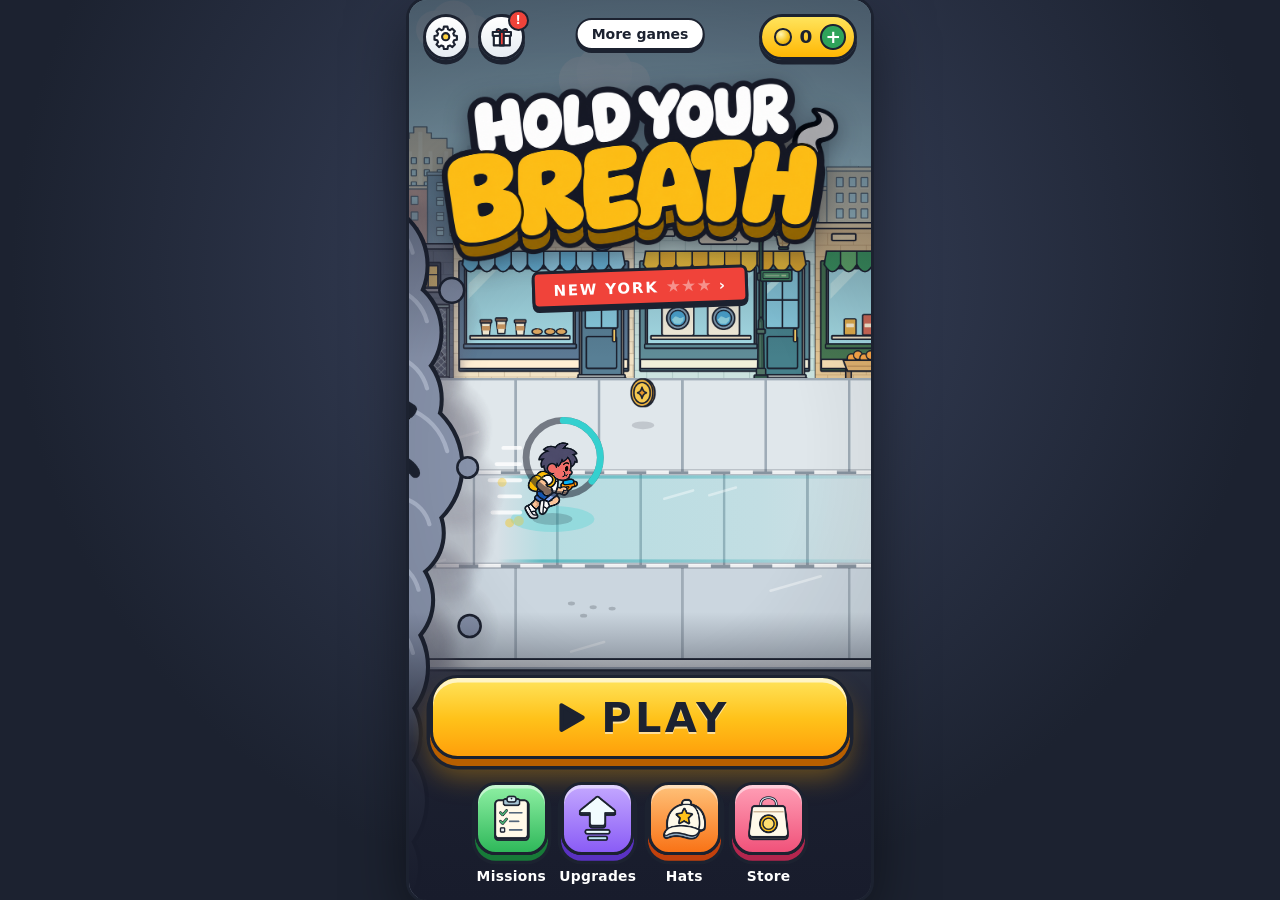
==== commit ad9e635f: "网页广告接好（先不放，等 AdSense 审核）" ====
--- a/hyb/index.html
+++ b/hyb/index.html
@@ -309,6 +309,7 @@
   </div>
 </div>
 <script src="../a.js"></script>
+<script src="../ads.js"></script>
 <script src="web.js"></script>
 <script src="js/manifest.js"></script>
 <script src="js/core.js"></script>
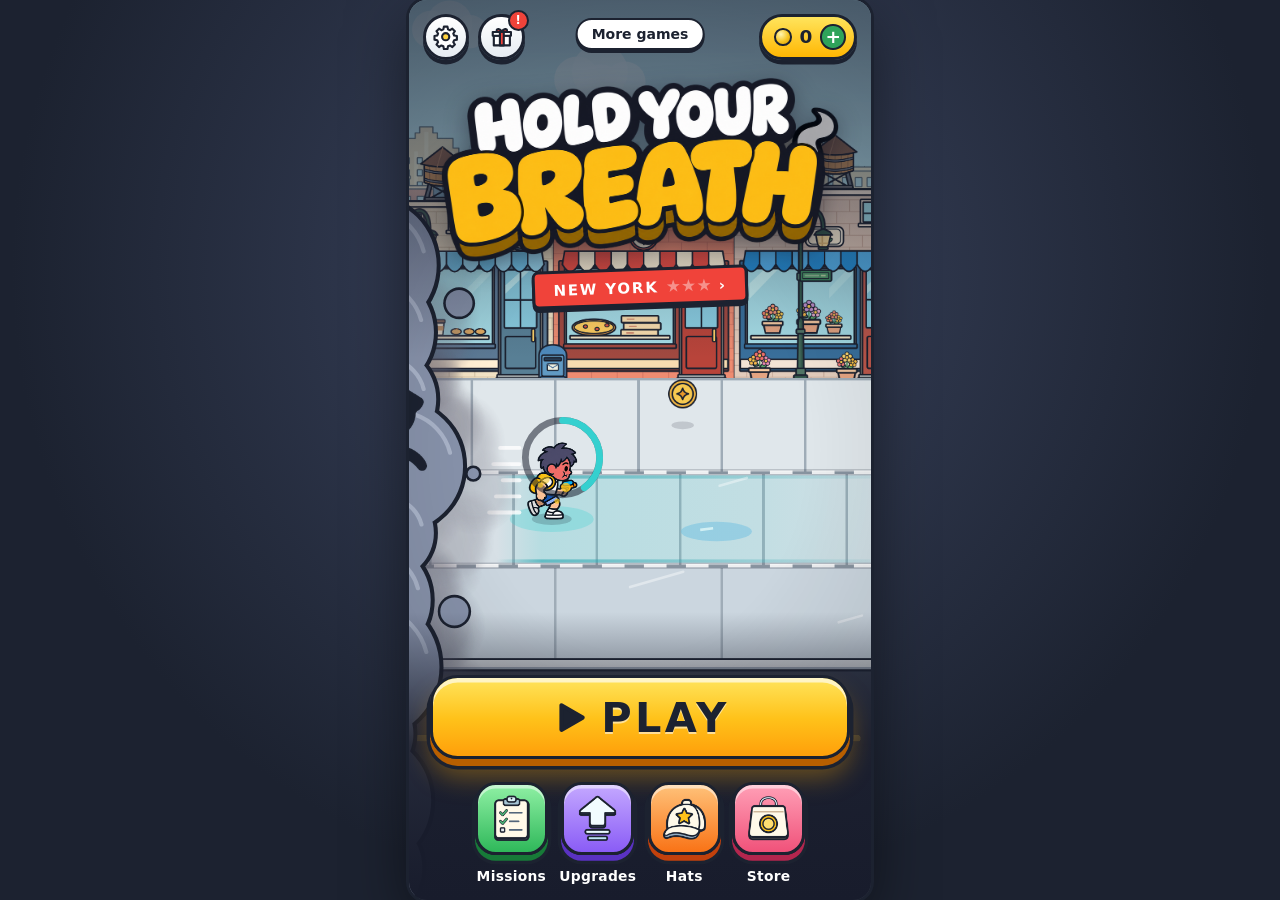
==== commit 071d78de: "Banana Peel Games：新标志、配色、品牌素材" ====
--- a/hyb/index.html
+++ b/hyb/index.html
@@ -5,7 +5,7 @@
 <meta name="viewport" content="width=device-width,initial-scale=1,maximum-scale=1,user-scalable=no,viewport-fit=cover">
 <meta name="theme-color" content="#2b3140">
 <meta name="apple-mobile-web-app-capable" content="yes">
-<title>Hold Your Breath · lulucard daily</title>
+<title>Hold Your Breath · Banana Peel Games</title>
 <meta name="build" content="hyb a2eeeef">
 <meta name="description" content="Hold your breath and outrun the smog. Free in your browser, also on iPhone.">
 <meta property="og:type" content="website">
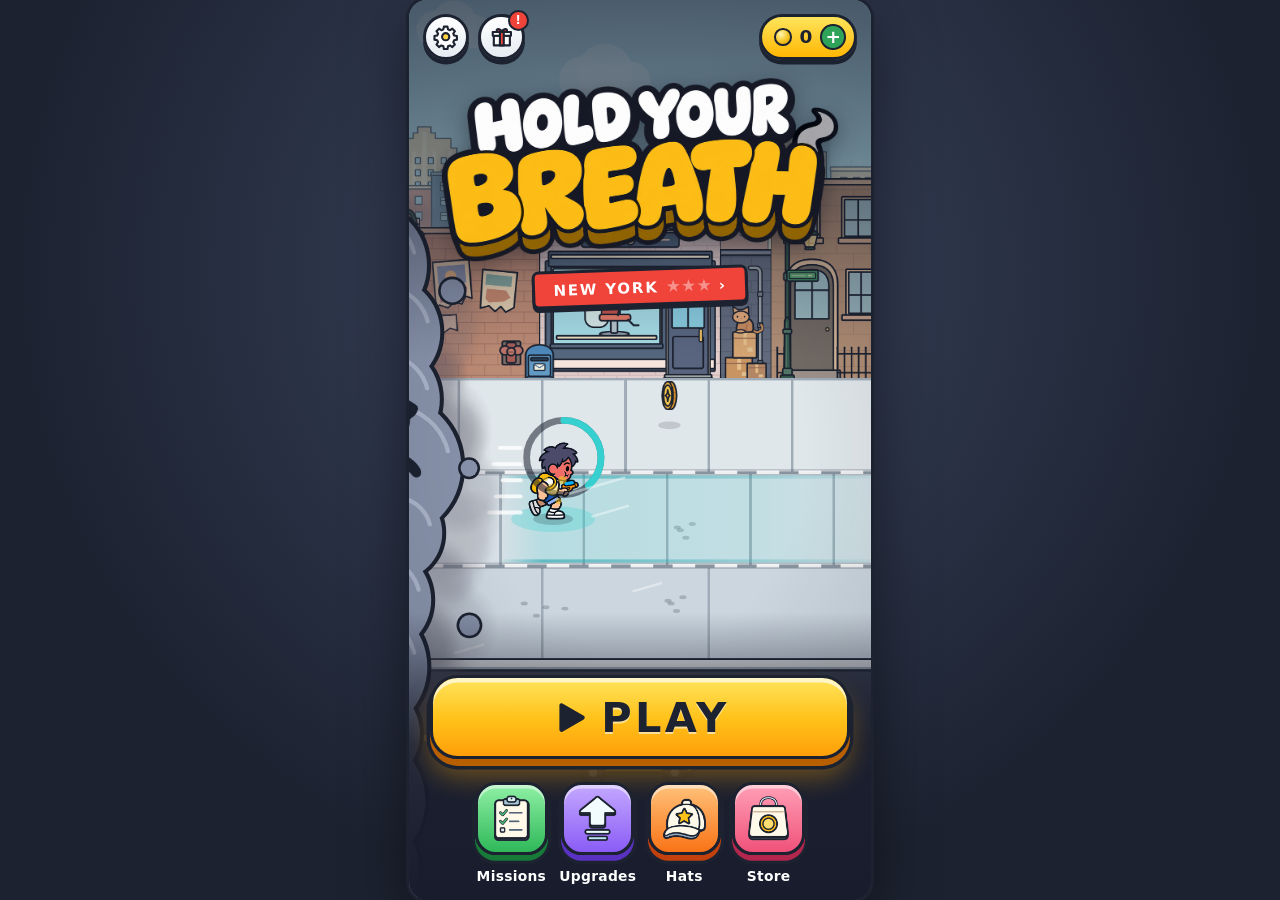
==== commit 1aed7449: "网站照 Poki 重做：游戏装进网站游戏页、封面、游戏里拿掉回首页按钮" ====
--- a/hyb/index.html
+++ b/hyb/index.html
@@ -5,6 +5,7 @@
 <meta name="viewport" content="width=device-width,initial-scale=1,maximum-scale=1,user-scalable=no,viewport-fit=cover">
 <meta name="theme-color" content="#2b3140">
 <meta name="apple-mobile-web-app-capable" content="yes">
+<script src="../frame.js"></script>
 <title>Hold Your Breath · Banana Peel Games</title>
 <meta name="build" content="hyb a2eeeef">
 <meta name="description" content="Hold your breath and outrun the smog. Free in your browser, also on iPhone.">
